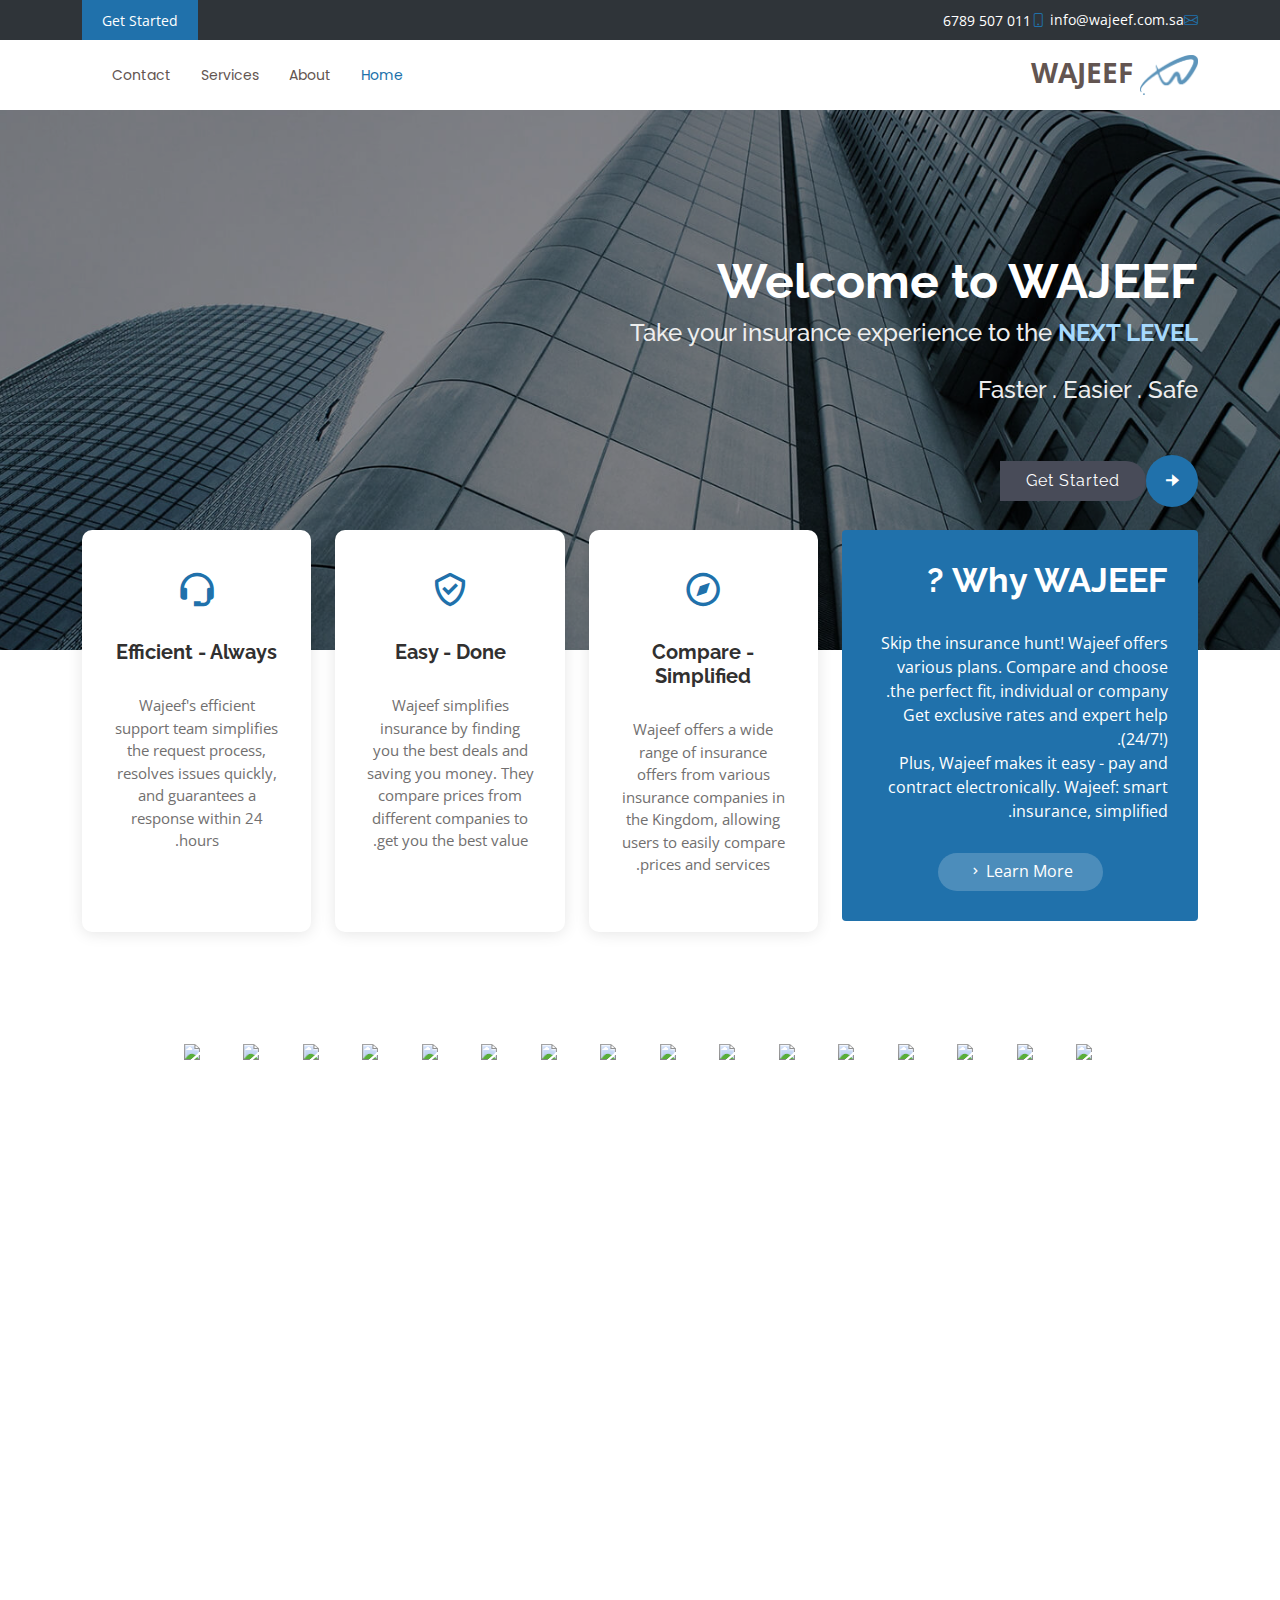
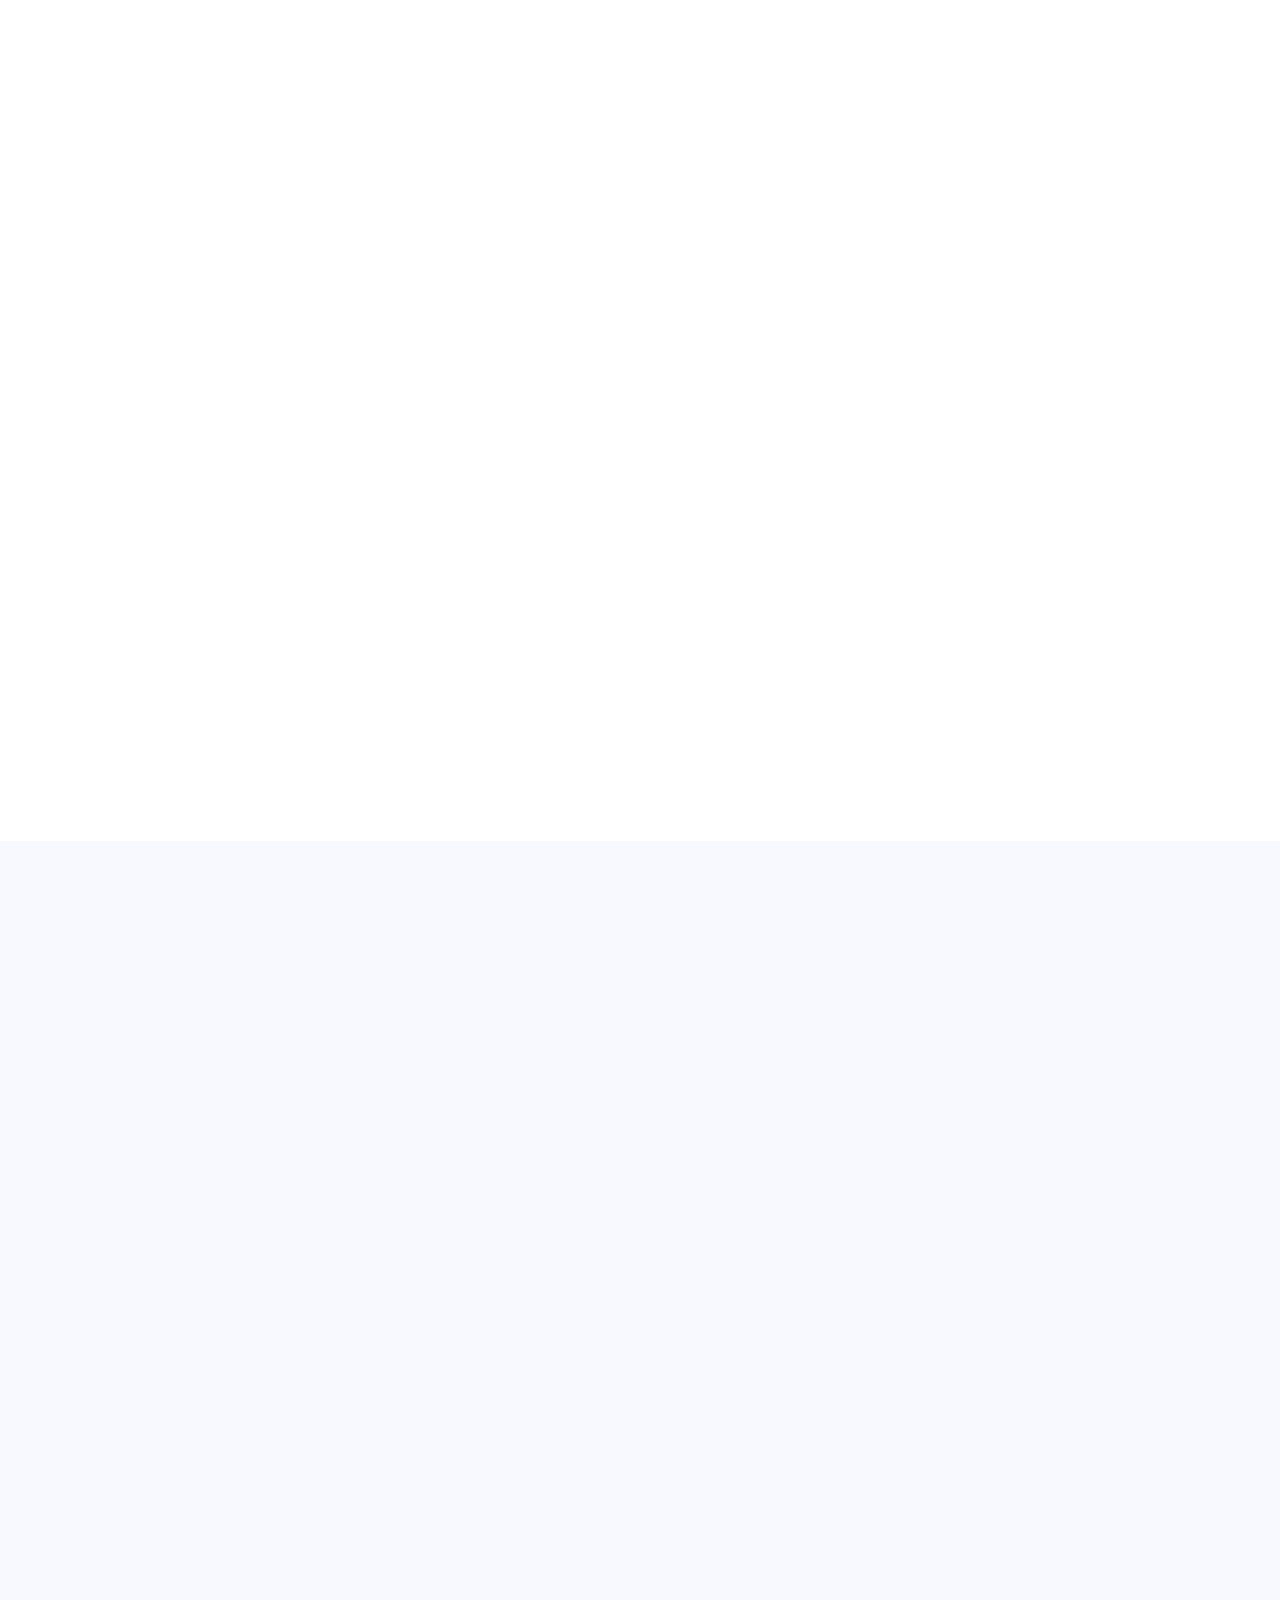
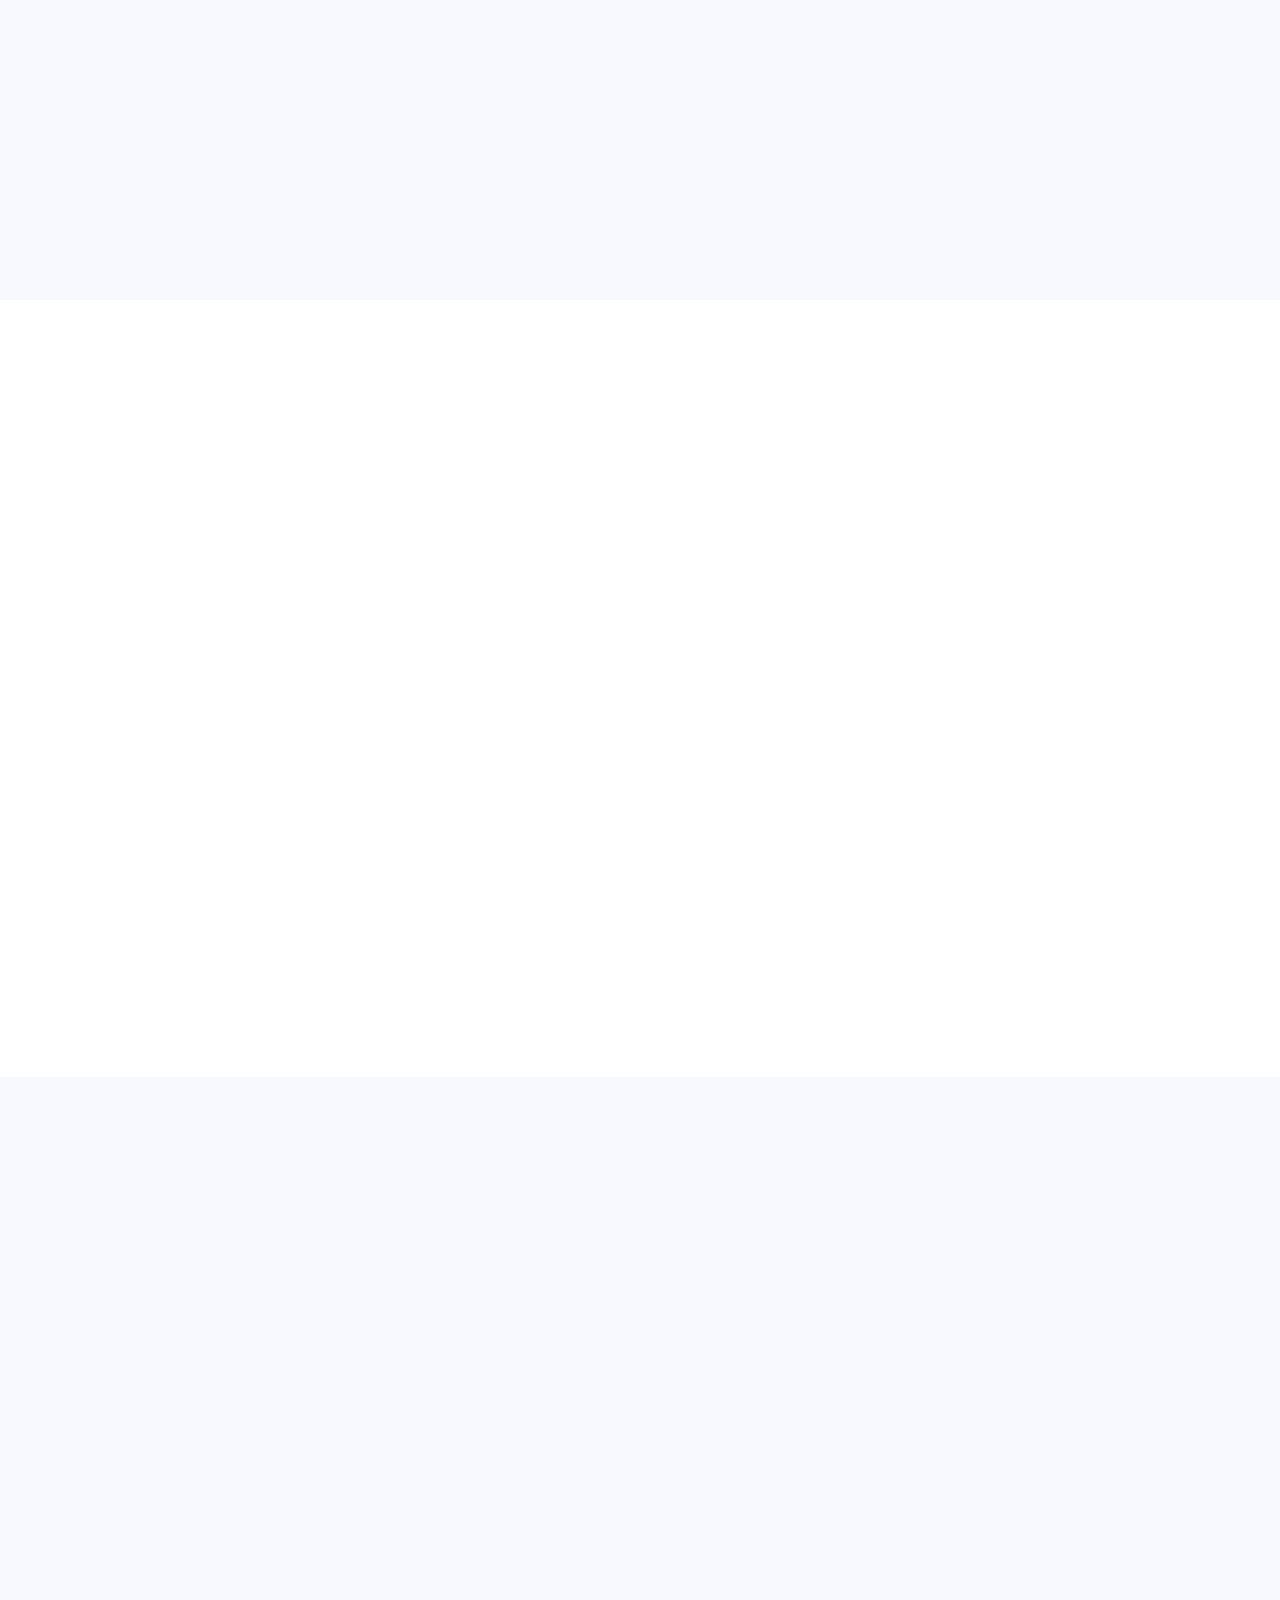
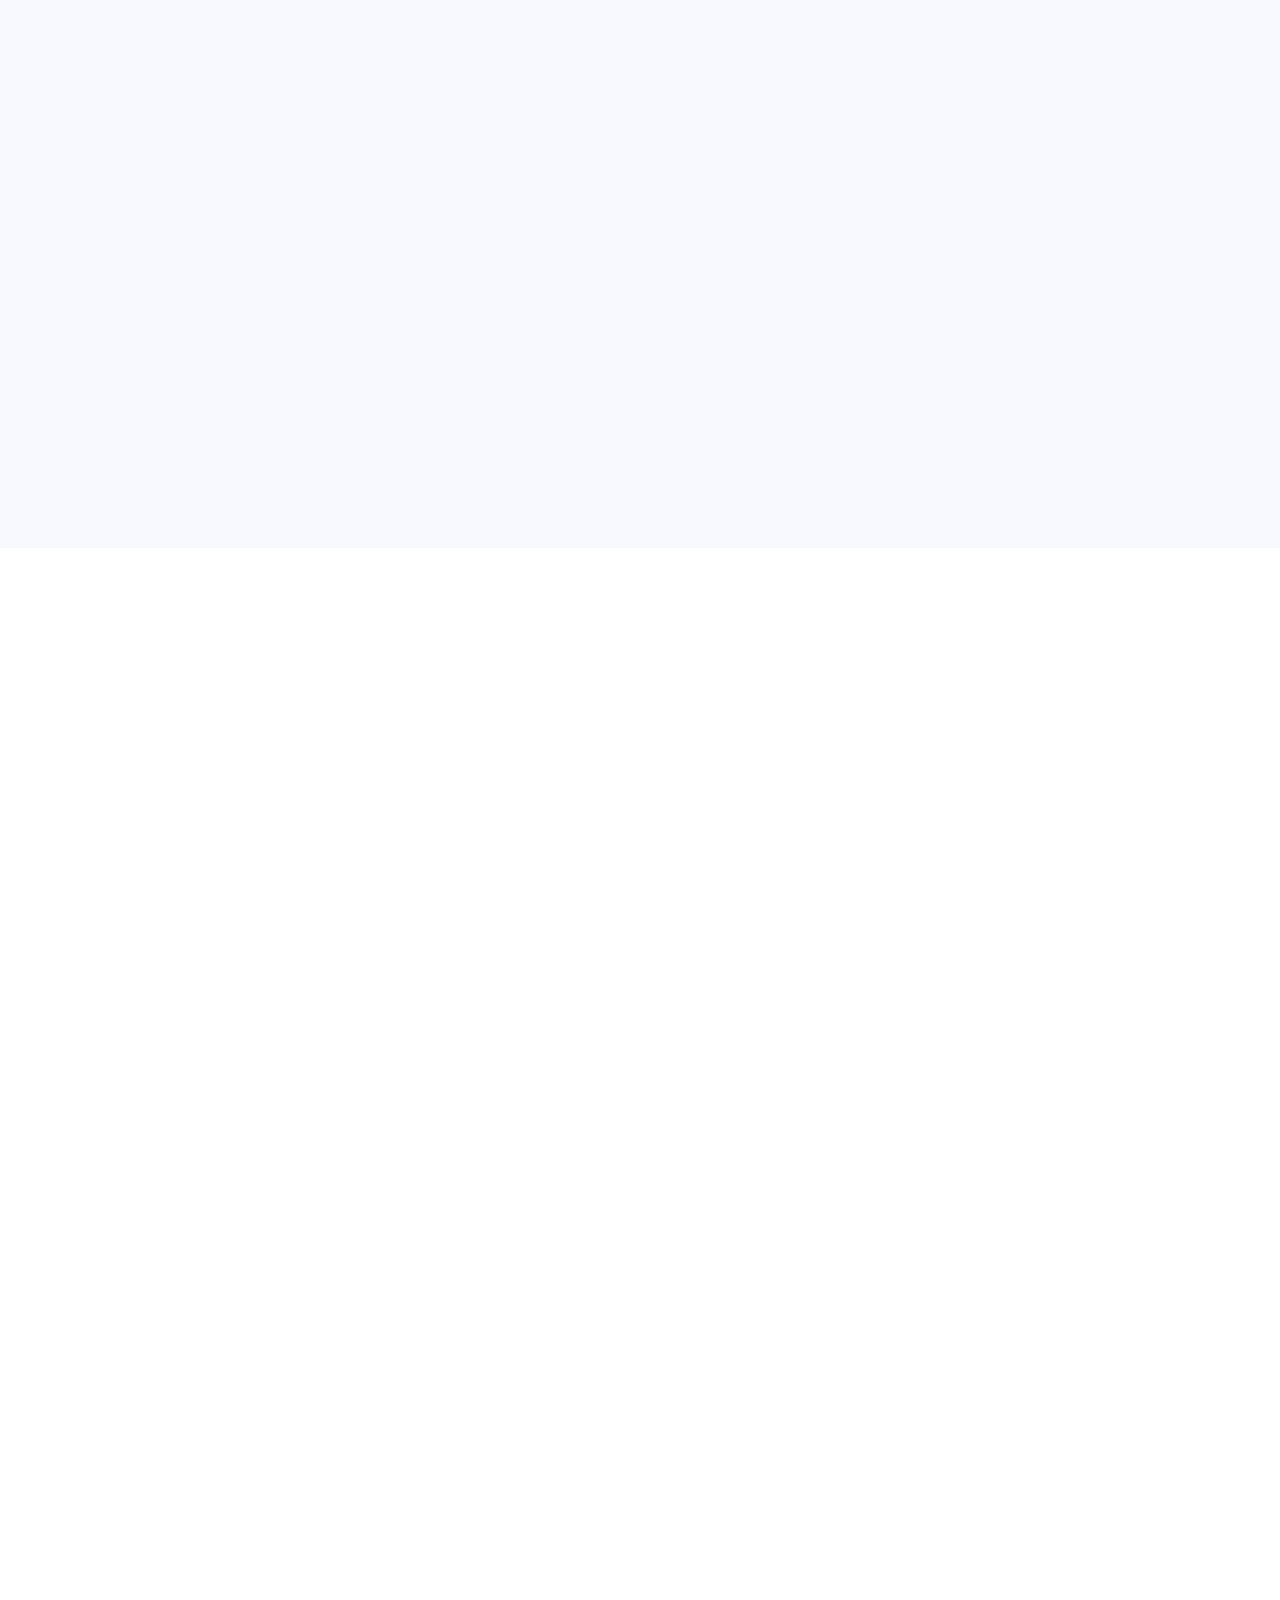
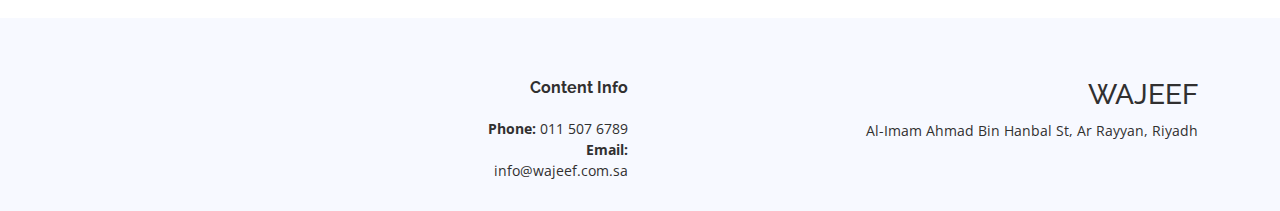
==== ar/index.html @ a4f2e681 "save" ====
<!DOCTYPE html>
<html dir="rtl" lang="ar">
  <head>
    <meta charset="utf-8" />
    <meta content="width=device-width, initial-scale=1.0" name="viewport" />

    <meta content="" name="description" />
    <meta content="" name="keywords" />

    <!-- Favicons -->
    <title>WAJEEF</title>
    <link rel="shortcut icon" href="../Img/logo.png" type="image" />

    <!-- Google Fonts -->
    <link
      href="https://fonts.googleapis.com/css?family=Open+Sans:300,300i,400,400i,600,600i,700,700i|Raleway:300,300i,400,400i,500,500i,600,600i,700,700i|Poppins:300,300i,400,400i,500,500i,600,600i,700,700i"
      rel="stylesheet"
    />
    <link
      rel="stylesheet"
      href="https://cdn.jsdelivr.net/npm/bootstrap@4.0.0/dist/css/bootstrap.min.css"
      integrity="sha384-Gn5384xqQ1aoWXA+058RXPxPg6fy4IWvTNh0E263XmFcJlSAwiGgFAW/dAiS6JXm"
      crossorigin="anonymous"
    />
    <!-- Vendor CSS Files -->
    <link href="../assets/vendor/aos/aos.css" rel="stylesheet" />
    <link
      href="../assets/vendor/bootstrap/css/bootstrap.min.css"
      rel="stylesheet"
    />
    <link
      href="../assets/vendor/bootstrap-icons/bootstrap-icons.css"
      rel="stylesheet"
    />
    <link href="../assets/vendor/boxicons/css/boxicons.min.css" rel="stylesheet" />
    <link
      href="../assets/vendor/glightbox/css/glightbox.min.css"
      rel="stylesheet"
    />
    <link href="../assets/vendor/swiper/swiper-bundle.min.css" rel="stylesheet" />

    <!-- Template Main CSS File -->
    <link href="../assets/css/style.css" rel="stylesheet" />
    <link href="../css/marquee.css" rel="stylesheet" />
    <link href="../css/company.css" rel="stylesheet" />
    <link href="../css/contact.css" rel="stylesheet" />

    <!-- =======================================================
  * Dev Name: Asem Elkhouli
  * Author: asemelkhouli@gmail.com
  ======================================================== -->
  </head>

  <body>
    <!-- ======= Top Bar ======= -->
    <section id="topbar" class="d-flex align-items-center">
      <div
        class="container d-flex justify-content-center justify-content-md-between"
      >
        <div class="contact-info d-flex align-items-center">
          <i class="bi bi-envelope d-flex align-items-center"
            ><a href="mailto:info@wajeef.com.sa">info@wajeef.com.sa</a></i
          >
          <i class="bi bi-phone d-flex align-items-center ms-4"
            ><span>011 507 6789</span></i
          >
        </div>

        <div class="cta d-none d-md-flex align-items-center">
          <a href="#contact" class="scrollto">Get Started</a>
        </div>
      </div>
    </section>

    <!-- ======= Header ======= -->
    <header id="header" class="d-flex align-items-center">
      <div class="container d-flex align-items-center justify-content-between">
        <div class="logo">
          <h1>
            <img src="../Img/logo.png" class="logo" alt="logo" />
            <a href="index.html">WAJEEF</a>
          </h1>
          <!-- Uncomment below if you prefer to use an image logo -->
          <!-- <a href="index.html"><img src="img/logo.png" alt="" class="img-fluid"></a> -->
        </div>

        <nav id="navbar" class="navbar">
          <ul>
            <li><a class="nav-link scrollto active" href="#hero">Home</a></li>
            <li><a class="nav-link scrollto" href="#about">About</a></li>
            <li><a class="nav-link scrollto" href="#services">Services</a></li>

            <li><a class="nav-link scrollto" href="#contact">Contact</a></li>
          </ul>
          <i class="bi bi-list mobile-nav-toggle"></i>
        </nav>
        <!-- .navbar -->
      </div>
    </header>
    <!-- End Header -->

    <!-- ======= Hero Section ======= -->
    <section
      id="hero"
      class="d-flex flex-column justify-content-center align-items-center"
    >
      <div class="container" data-aos="fade-in">
        <h1>Welcome to WAJEEF</h1>
        <h2>
          Take your insurance experience to the
          <strong class="blueShow">NEXT LEVEL</strong> <br /><br />Faster .
          Easier . Safe
        </h2>

        <div class="d-flex align-items-center">
          <i class="bx bxs-right-arrow-alt get-started-icon"></i>
          <a href="#contact" class="btn-get-started scrollto">Get Started</a>
        </div>
      </div>
    </section>
    <!-- End Hero -->
    <main id="main">
      <!-- ======= Why Us Section ======= -->
      <section id="why-us" class="why-us">
        <div class="container">
          <div class="row">
            <div class="col-xl-4 col-lg-5" data-aos="fade-up">
              <div class="content">
                <h3>Why WAJEEF ?</h3>
                <p>
                  Skip the insurance hunt! Wajeef offers various plans. Compare
                  and choose the perfect fit, individual or company.<br />
                  Get exclusive rates and expert help (24/7!).<br />
                  Plus, Wajeef makes it easy - pay and contract electronically.
                  Wajeef: smart insurance, simplified.
                </p>
                <div class="text-center">
                  <a href="#about" class="more-btn"
                    >Learn More <i class="bx bx-chevron-right"></i
                  ></a>
                </div>
              </div>
            </div>
            <div class="col-xl-8 col-lg-7 d-flex">
              <div class="icon-boxes d-flex flex-column justify-content-center">
                <div class="row">
                  <div
                    class="col-xl-4 d-flex align-items-stretch"
                    data-aos="fade-up"
                    data-aos-delay="100"
                  >
                    <div class="icon-box mt-4 mt-xl-0">
                      <i class="bx bx-compass"></i>
                      <h4>Compare - Simplified</h4>
                      <p>
                        Wajeef offers a wide range of insurance offers from
                        various insurance companies in the Kingdom, allowing
                        users to easily compare prices and services.
                      </p>
                    </div>
                  </div>
                  <div
                    class="col-xl-4 d-flex align-items-stretch"
                    data-aos="fade-up"
                    data-aos-delay="200"
                  >
                    <div class="icon-box mt-4 mt-xl-0">
                      <i class="bx bx-check-shield"></i>
                      <h4>Easy - Done</h4>
                      <p>
                        Wajeef simplifies insurance by finding you the best
                        deals and saving you money. They compare prices from
                        different companies to get you the best value.
                      </p>
                    </div>
                  </div>
                  <div
                    class="col-xl-4 d-flex align-items-stretch"
                    data-aos="fade-up"
                    data-aos-delay="300"
                  >
                    <div class="icon-box mt-4 mt-xl-0">
                      <i class="bx bx-support"></i>
                      <h4>Efficient - Always</h4>
                      <p>
                        Wajeef's efficient support team simplifies the request
                        process, resolves issues quickly, and guarantees a
                        response within 24 hours.
                      </p>
                    </div>
                  </div>
                </div>
              </div>
            </div>
          </div>
        </div>
      </section>
      <section id="marquee">
        <div class="marquee">
          <ul class="marquee-content" id="company"></ul>
        </div>
      </section>
      <section id="values" class="values">
        <div class="container">
          <div class="row" id="insurance-type-services"></div>
        </div>
      </section>

      <!-- ======= About Section ======= -->
      <section id="about" class="about section-bg">
        <div class="container">
          <div class="row">
            <div
              class="col-xl-5 col-lg-6 video-box d-flex justify-content-center align-items-stretch position-relative"
              data-aos="fade-right"
            ></div>

            <div
              class="col-xl-7 col-lg-6 icon-boxes d-flex flex-column align-items-stretch justify-content-center py-5 px-lg-5"
            >
              <h4 data-aos="fade-up">About us</h4>
              <h3 data-aos="fade-up">Who's WAJEEF ?</h3>
              <p data-aos="fade-up">
                Founded in <strong>2008</strong> in Riyadh, Saudi Arabia, WAJEEF
                Insurance Brokerage Services is a Saudi company registered under
                the Saudi Arabian Monetary Authority with permit number:
                W/TC/SH/2/20082, and commercial registration number 1010231258.
                Our mission is to provide the best insurance services and
                coverage to both companies and individuals, in compliance with
                regulations approved by the Saudi Arabian Monetary Authority.
              </p>

              <div class="icon-box" data-aos="fade-up">
                <div class="icon"><i class="bx bi-eye"></i></div>
                <h4 class="title"><a>Our Vision</a></h4>
                <p class="description">
                  Our vision is to be leaders in insurance brokerage by
                  providing our clients with exceptional insurance solutions.
                  Our qualified team, equipped with sufficient experience,
                  ensures the provision of expert insurance advice to achieve
                  complete security and credibility for our clients.
                </p>
              </div>

              <div class="icon-box" data-aos="fade-up" data-aos-delay="100">
                <div class="icon"><i class="bx bx-calendar-star"></i></div>
                <h4 class="title"><a>Our Mission</a></h4>
                <p class="description">
                  We offer comprehensive insurance services and consultancy,
                  following Saudi Arabian Monetary Authority regulations. Our
                  mission includes raising awareness about insurance importance
                  and empowering Saudi youth, while expanding our company's
                  reach and developing Saudi employees' capabilities.
                </p>
              </div>

              <div class="icon-box" data-aos="fade-up" data-aos-delay="200">
                <div class="icon"><i class="bx bx-lock"></i></div>
                <h4 class="title"><a>Our Care</a></h4>
                <p class="description">
                  We negotiate tailored coverage with insurers, focusing on
                  protecting the insured's rights. Throughout the policy period,
                  we ensure their needs are met and their rights are
                  safeguarded.
                </p>
              </div>
            </div>
          </div>
        </div>
      </section>
      <!-- End About Section -->

      <!-- ======= Services Section ======= -->
      <section id="services" class="services">
        <div class="container">
          <div class="section-title" data-aos="fade-up">
            <h2>Services</h2>
            <p>
              We assess risks and negotiate with insurers to offer tailored
              coverage at competitive prices. Analyzing client data, we provide
              optimal solutions and clarify contract terms. Throughout the
              policy period, we protect the insured's rights and meet their
              requirements.
            </p>
          </div>

          <div class="row">
            <div class="col-lg-4 col-md-6" data-aos="fade-up">
              <div class="icon-box">
                <div class="icon"><i class="bx bx-file-find"></i></div>
                <h4 class="title"><a>Tailored Risk Assessment</a></h4>
                <p class="description">
                  Specialized accredited experts assess and evaluate risks to
                  determine insurance coverage tailored to the nature of the
                  client's business activities.
                </p>
              </div>
            </div>
            <div
              class="col-lg-4 col-md-6"
              data-aos="fade-up"
              data-aos-delay="100"
            >
              <div class="icon-box">
                <div class="icon"><i class="bx bx-coin-stack"></i></div>
                <h4 class="title"><a>Competitive Negotiation</a></h4>
                <p class="description">
                  Negotiating with insurance companies to provide the best
                  competitive pricing offers to clients.
                </p>
              </div>
            </div>
            <div
              class="col-lg-4 col-md-6"
              data-aos="fade-up"
              data-aos-delay="200"
            >
              <div class="icon-box">
                <div class="icon"><i class="bi bi-bar-chart"></i></div>
                <h4 class="title"><a>Data-driven Solutions</a></h4>
                <p class="description">
                  Analyzing client data and business nature to offer the most
                  suitable and optimal solutions.
                </p>
              </div>
            </div>
            <div
              class="col-lg-4 col-md-6"
              data-aos="fade-up"
              data-aos-delay="300"
            >
              <div class="icon-box">
                <div class="icon"><i class="bx bx-paperclip"></i></div>
                <h4 class="title"><a>Comprehensive Consultation</a></h4>
                <p class="description">
                  Providing insurance consultancy to clients, clarifying all
                  terms and obligations for all parties involved in the
                  contract.
                </p>
              </div>
            </div>
            <div
              class="col-lg-4 col-md-6"
              data-aos="fade-up"
              data-aos-delay="400"
            >
              <div class="icon-box">
                <div class="icon"><i class="bi bi-person-lock"></i></div>
                <h4 class="title"><a>Ensuring Insured Rights</a></h4>
                <p class="description">
                  Protecting the insured's rights by monitoring their affairs
                  and responding to all their requirements throughout the
                  insurance policy period.
                </p>
              </div>
            </div>
            <div
              class="col-lg-4 col-md-6"
              data-aos="fade-up"
              data-aos-delay="500"
            >
              <div class="icon-box">
                <div class="icon"><i class="bi bi-info-square"></i></div>
                <h4 class="title"><a>after-sales suppor</a></h4>
                <p class="description">
                  Our after-sales support ensures ongoing assistance and
                  protection for clients. Pricing negotiation, coverage
                  optimization, and client rights protection.
                </p>
              </div>
            </div>
          </div>
        </div>
      </section>
      <!-- End Services Section -->

      <!-- ======= F.A.Q Section ======= -->
      <section id="faq" class="faq section-bg">
        <div class="container">
          <div class="section-title">
            <h2 data-aos="fade-up">F.A.Q</h2>
            <p data-aos="fade-up">
              The "Frequently Asked Questions" (FAQ) section provides answers to
              common queries about our services, policies, and procedures. It
              serves as a convenient resource for clients to quickly find
              information and resolve any doubts or concerns they may have.
              Additionally, you can ask anything from the side chat for further
              assistance.
            </p>
          </div>
          <div class="faq-list"><ul id="faq-list"></ul></div>
        </div>
      </section>
      <!-- End F.A.Q Section -->

      <!-- ======= Contact Section ======= -->
      <section id="contact" class="contact">
        <div class="container">
          <div class="section-title">
            <h2 data-aos="fade-up">Make Request Now !!</h2>
            <h4 data-aos="fade-up">
              Unlock exclusive savings on insurance commissions for a limited
              time! Don't miss out!
            </h4>
          </div>

          <div class="row justify-content-center">
            <div class="col-xl-3 col-lg-4 mt-4" data-aos="fade-up">
              <div class="info-box">
                <i class="bx bx-map"></i>
                <h3>Our Address</h3>
                <p>Al-Imam Ahmad Bin Hanbal St, Ar Rayyan, Riyadh</p>
              </div>
            </div>

            <div
              class="col-xl-3 col-lg-4 mt-4"
              data-aos="fade-up"
              data-aos-delay="100"
            >
              <div class="info-box">
                <i class="bx bx-envelope"></i>
                <h3>Email Us</h3>
                <p>info@wajeef.com.sa<br /><br /></p>
              </div>
            </div>
            <div
              class="col-xl-3 col-lg-4 mt-4"
              data-aos="fade-up"
              data-aos-delay="200"
            >
              <div class="info-box">
                <i class="bx bx-phone-call"></i>
                <h3>Call Us</h3>
                <p>011 507 6789<br /><br /></p>
              </div>
            </div>
          </div>

          <div
            class="row justify-content-center"
            data-aos="fade-up"
            data-aos-delay="300"
          >
            <div class="col-xl-9 col-lg-12 mt-4">
              <form
                id="requestForm"
                method="post"
                role="form"
                class="php-email-form"
              >
                <div class="input-group input-group-sm mb-3">
                  <div class="input-group-prepend">
                    <span class="input-group-text" id="inputGroup-sizing-sm"
                      >Company Name</span
                    >
                  </div>
                  <input
                    type="text"
                    class="form-control"
                    aria-label="Small"
                    aria-describedby="inputGroup-sizing-sm"
                    name="company"
                  />
                </div>
                <div class="input-group input-group-sm mb-3">
                  <div class="input-group-prepend">
                    <span class="input-group-text" id="inputGroup-sizing-sm"
                      >Phone Number</span
                    >
                  </div>
                  <input
                    type="text"
                    class="form-control"
                    aria-label="Small"
                    aria-describedby="inputGroup-sizing-sm"
                    name="phone"
                  />
                </div>

                <div class="input-group mb-3">
                  <input
                    type="text"
                    class="form-control"
                    placeholder="email"
                    aria-label="email"
                    aria-describedby="basic-addon2"
                    name="email"
                  />
                  <div class="input-group-append">
                    <span class="input-group-text" id="basic-addon2"
                      >@example.com</span
                    >
                  </div>
                </div>
                <div class="input-group mb-3">
                  <div class="input-group-prepend">
                    <label class="input-group-text" for="insurance-type"
                      >Insurance Type</label
                    >
                  </div>
                  <select
                    class="custom-select"
                    id="insurance-type"
                    name="insurance_type"
                  >
                    <option selected>Choose...</option>
                    <option value="1">One</option>
                    <option value="2">Two</option>
                    <option value="3">Three</option>
                  </select>
                </div>
                <div class="input-group mb-3">
                  <div class="input-group-prepend">
                    <span class="input-group-text">Authorization letter</span>
                  </div>
                  <div class="custom-file">
                    <input
                      type="file"
                      class="custom-file-input"
                      id="cover_letter"
                      name="cover_letter"
                    />
                    <label class="custom-file-label" for="cover_letter"
                      >Choose file</label
                    >
                  </div>
                  <button
                    id="downloadTemplate"
                    type="button"
                    class="btn btn-primary"
                    onclick="downloadTemplate()"
                  >
                    <a
                      style="color: #fff"
                      href="BOR.docx"
                      download="Authorization letter"
                      id="downloadLink"
                      >Download Template</a
                    >
                  </button>
                </div>
                <div class="input-group mb-3">
                  <div class="input-group-prepend">
                    <span class="input-group-text">Commercial Record</span>
                  </div>
                  <div class="custom-file">
                    <input
                      type="file"
                      class="custom-file-input"
                      id="commercial_record"
                      name="commercial_record"
                    />
                    <label class="custom-file-label" for="commercial_record"
                      >Choose file</label
                    >
                  </div>
                </div>
                <div class="input-group mb-3">
                  <div class="input-group-prepend">
                    <span class="input-group-text">Members list</span>
                  </div>
                  <div class="custom-file">
                    <input
                      type="file"
                      class="custom-file-input"
                      id="members_list"
                      name="members_list"
                    />
                    <label class="custom-file-label" for="members_list"
                      >Choose file</label
                    >
                  </div>
                </div>
                <div class="form-group mt-3">
                  <textarea
                    class="form-control"
                    name="message"
                    rows="5"
                    placeholder="Message"
                    required
                  ></textarea>
                </div>
                <div class="my-3">
                  <div class="loading">Loading</div>
                  <div class="error-message">Failed to send request</div>
                  <div class="sent-message">
                    Your message has been sent. Thank you!
                  </div>
                </div>
                <div class="text-center">
                  <button
                    type="submit"
                    class="btn btn-primary btn-lg btn-block"
                  >
                    Send Request
                  </button>
                </div>
              </form>
            </div>
          </div>
        </div>
      </section>
      <!-- End Contact Section -->
    </main>
    <!-- End #main -->

    <!-- ======= Footer ======= -->
    <footer id="footer">
      <div class="footer-top">
        <div class="container">
          <div class="row">
            <div class="col-lg-6">
              <h3>WAJEEF</h3>
              <p>Al-Imam Ahmad Bin Hanbal St, Ar Rayyan, Riyadh</p>
            </div>

            <div class="col-lg-2">
              <h4>Content Info</h4>
              <strong>Phone:</strong> 011 507 6789<br />
              <strong>Email:</strong> info@wajeef.com.sa<br />
            </div>
          </div>
        </div>
      </div>
    </footer>
    <!-- End Footer -->

    <!-- Vendor JS Files -->
    <script src="../assets/vendor/aos/aos.js"></script>
    <script src="../assets/vendor/bootstrap/js/bootstrap.bundle.min.js"></script>
    <script src="../assets/vendor/glightbox/js/glightbox.min.js"></script>
    <script src="../assets/vendor/isotope-layout/isotope.pkgd.min.js"></script>
    <script src="../assets/vendor/swiper/swiper-bundle.min.js"></script>
    <script src="../JS/tawk.js"></script>
    <!-- Template Main JS File -->
    <script src="../assets/js/main.js"></script>
    <script src="../JS/company.js"></script>
    <script src="../JS/marquee.js"></script>
    <script type="module" src="../JS/form.js"></script>
    <script src="forms/contact.js"></script>
    <script type="module" src="JS/insuranceTypeServices.js"></script>
    <script src="../JS/faq.js"></script>
  </body>
</html>
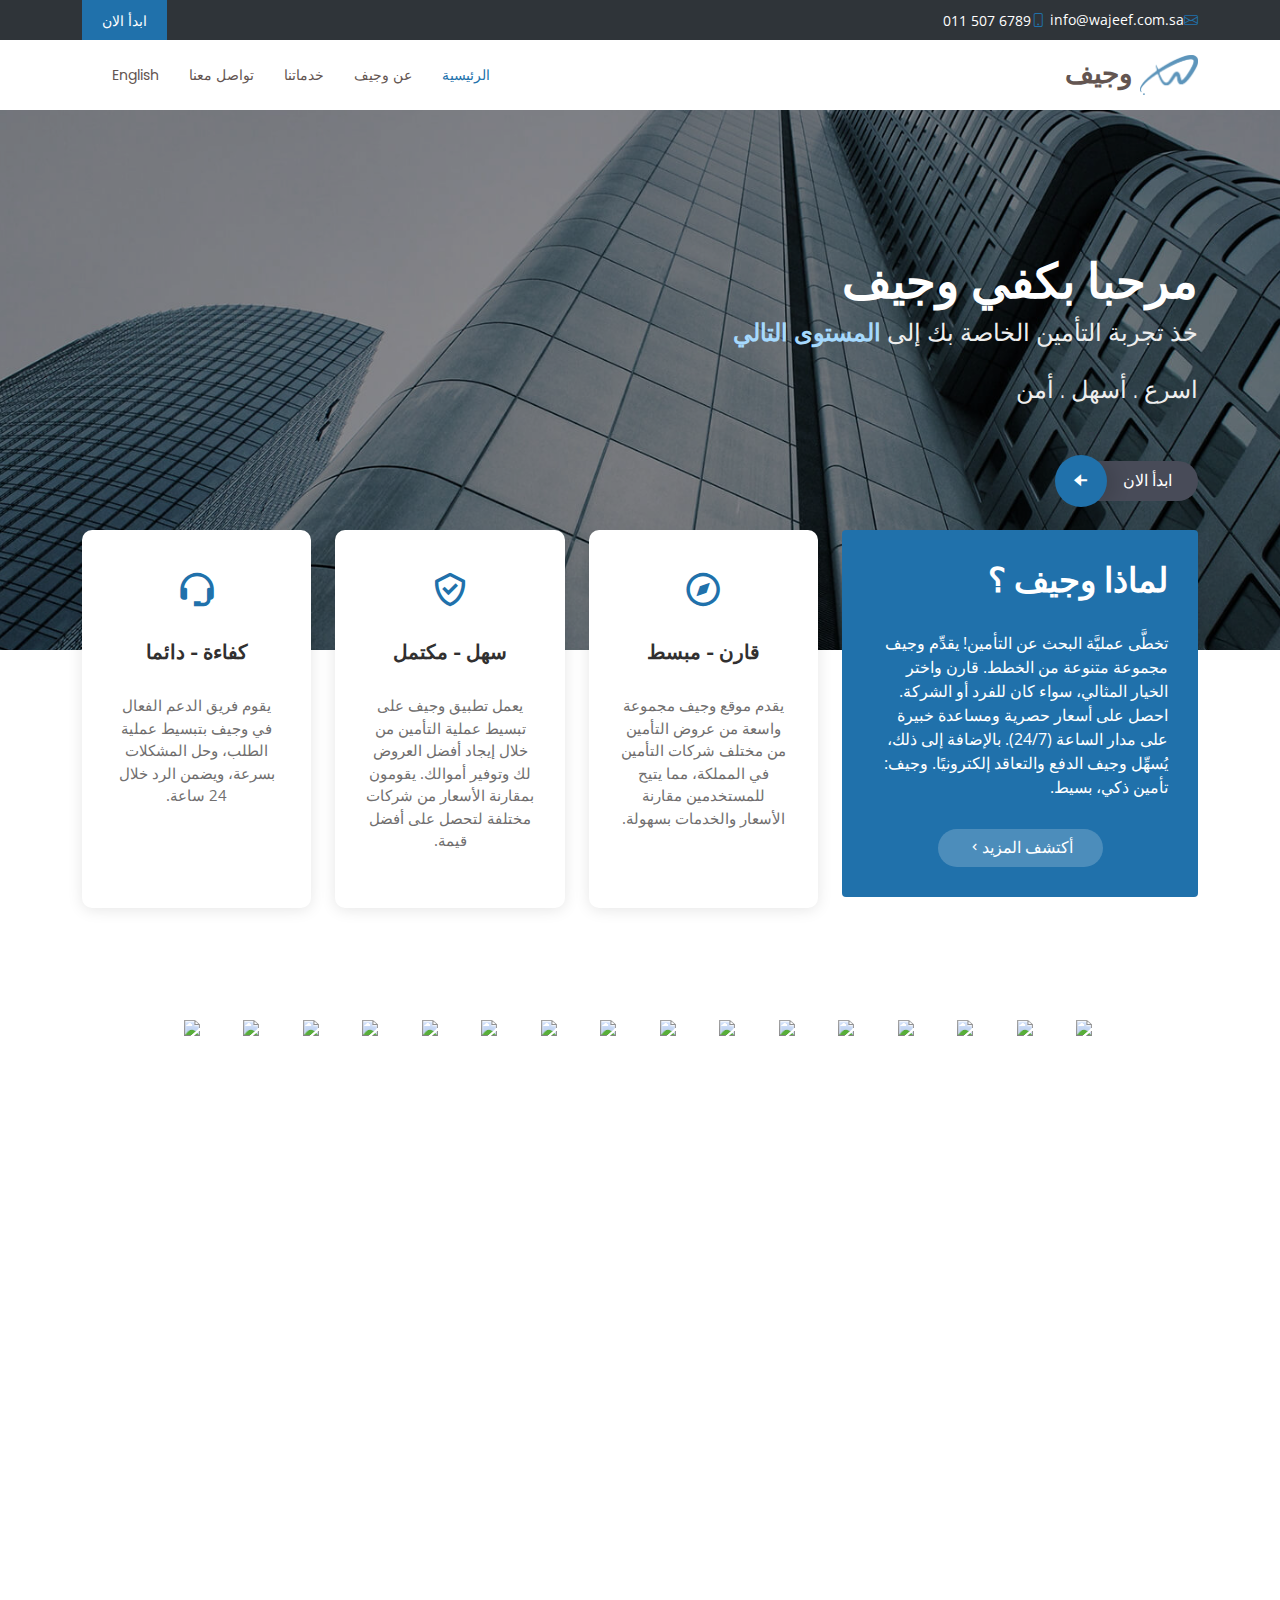
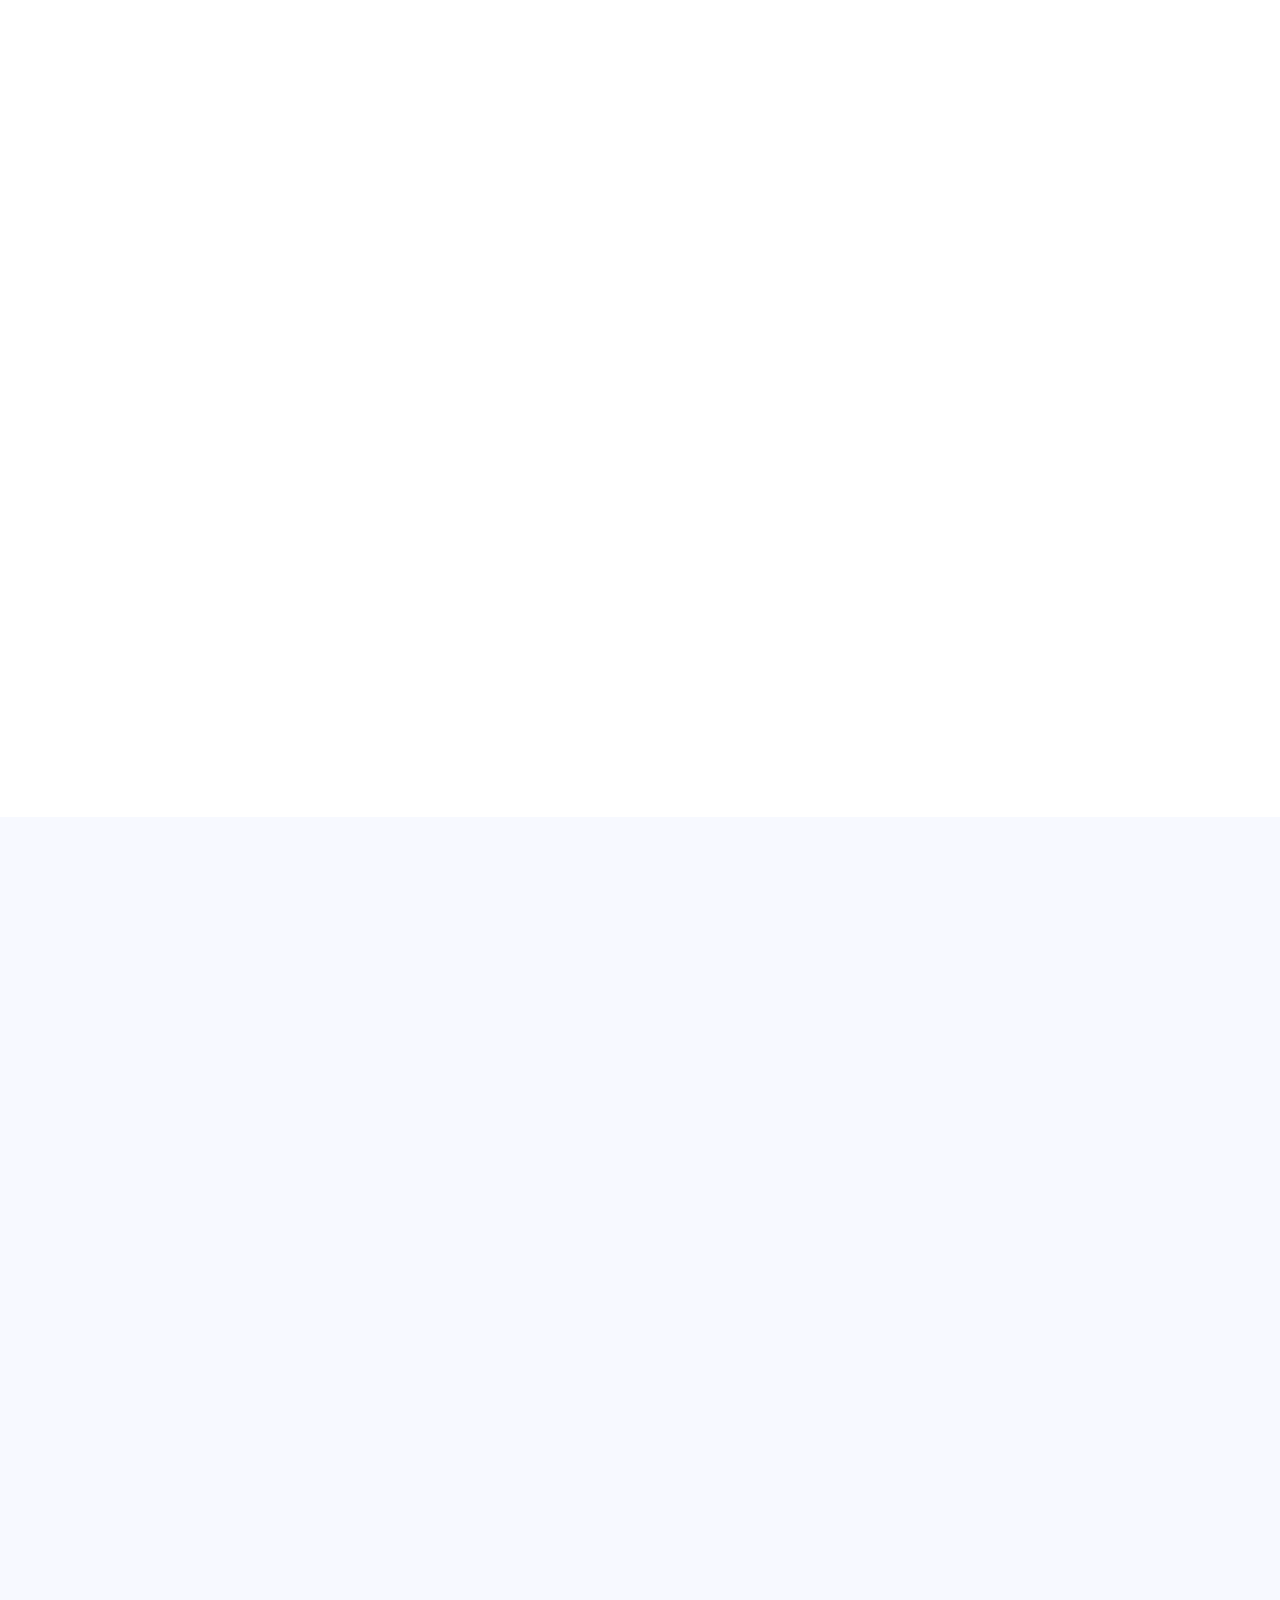
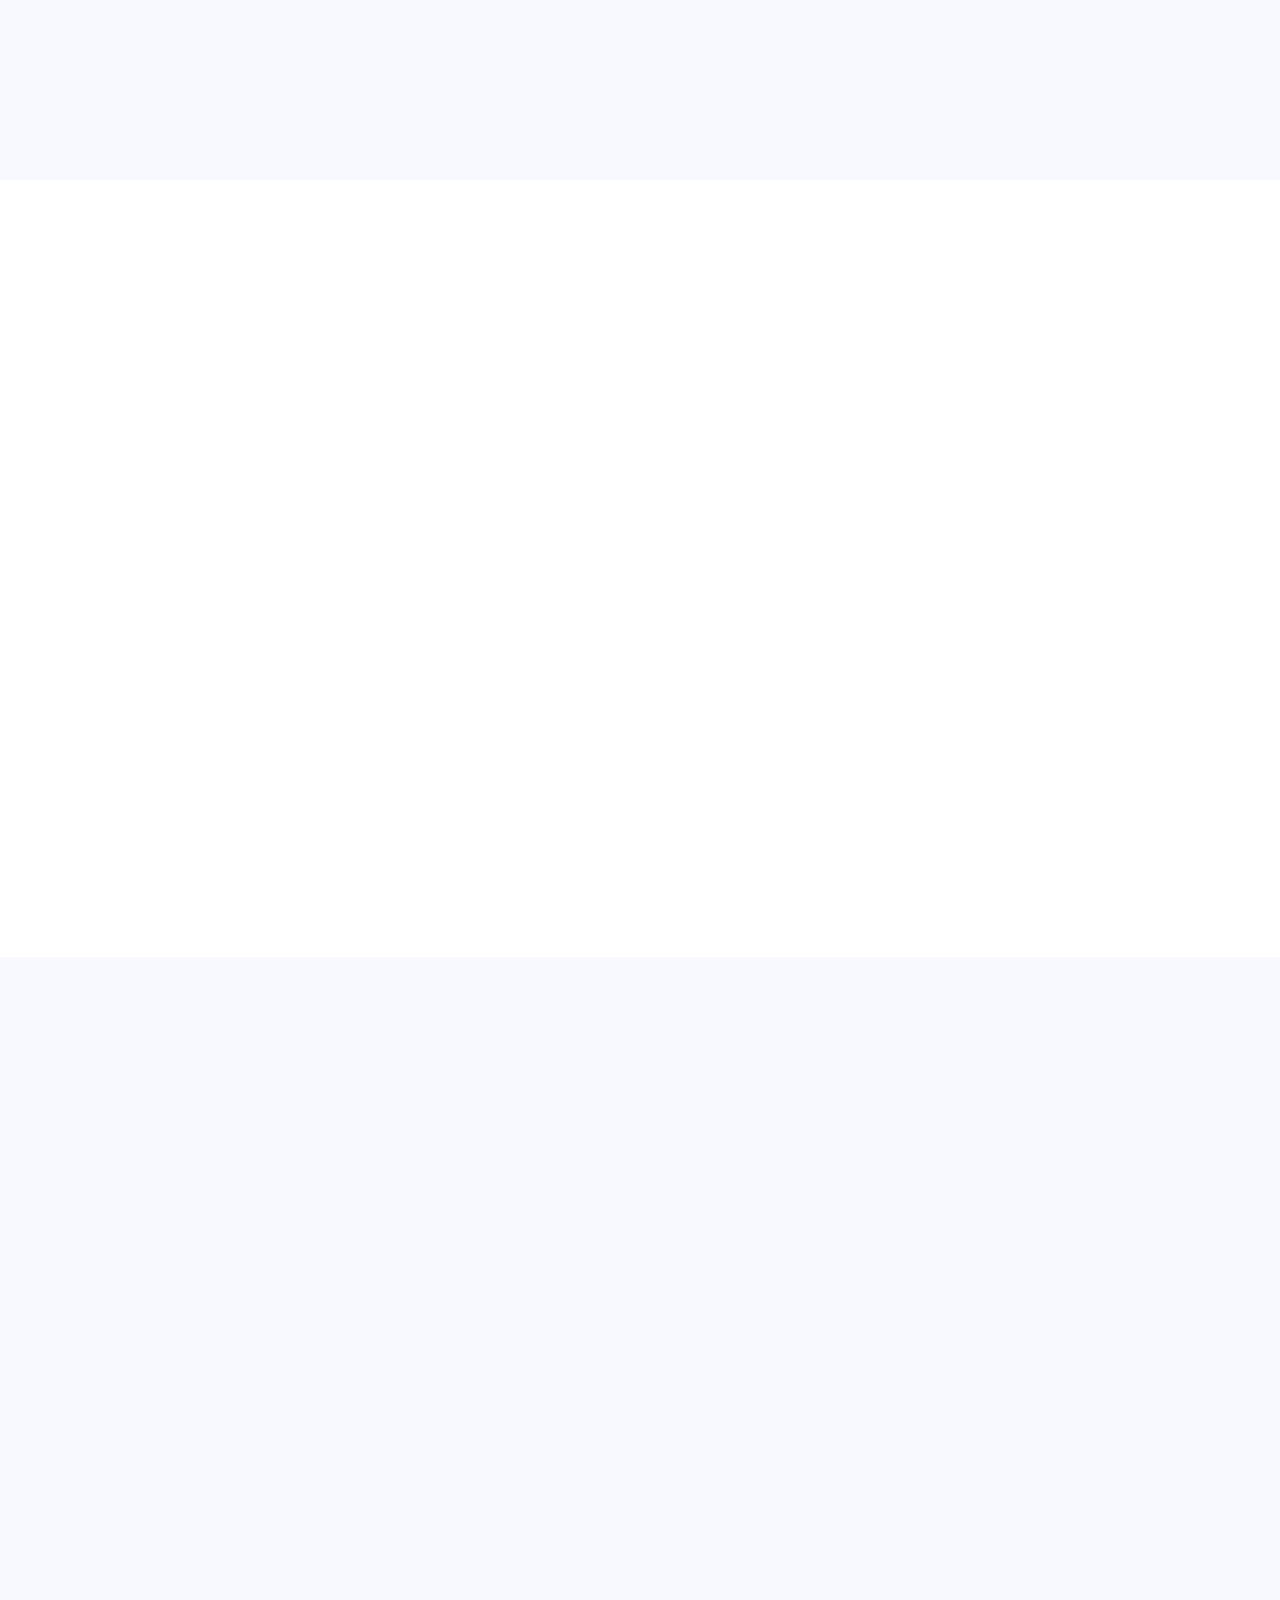
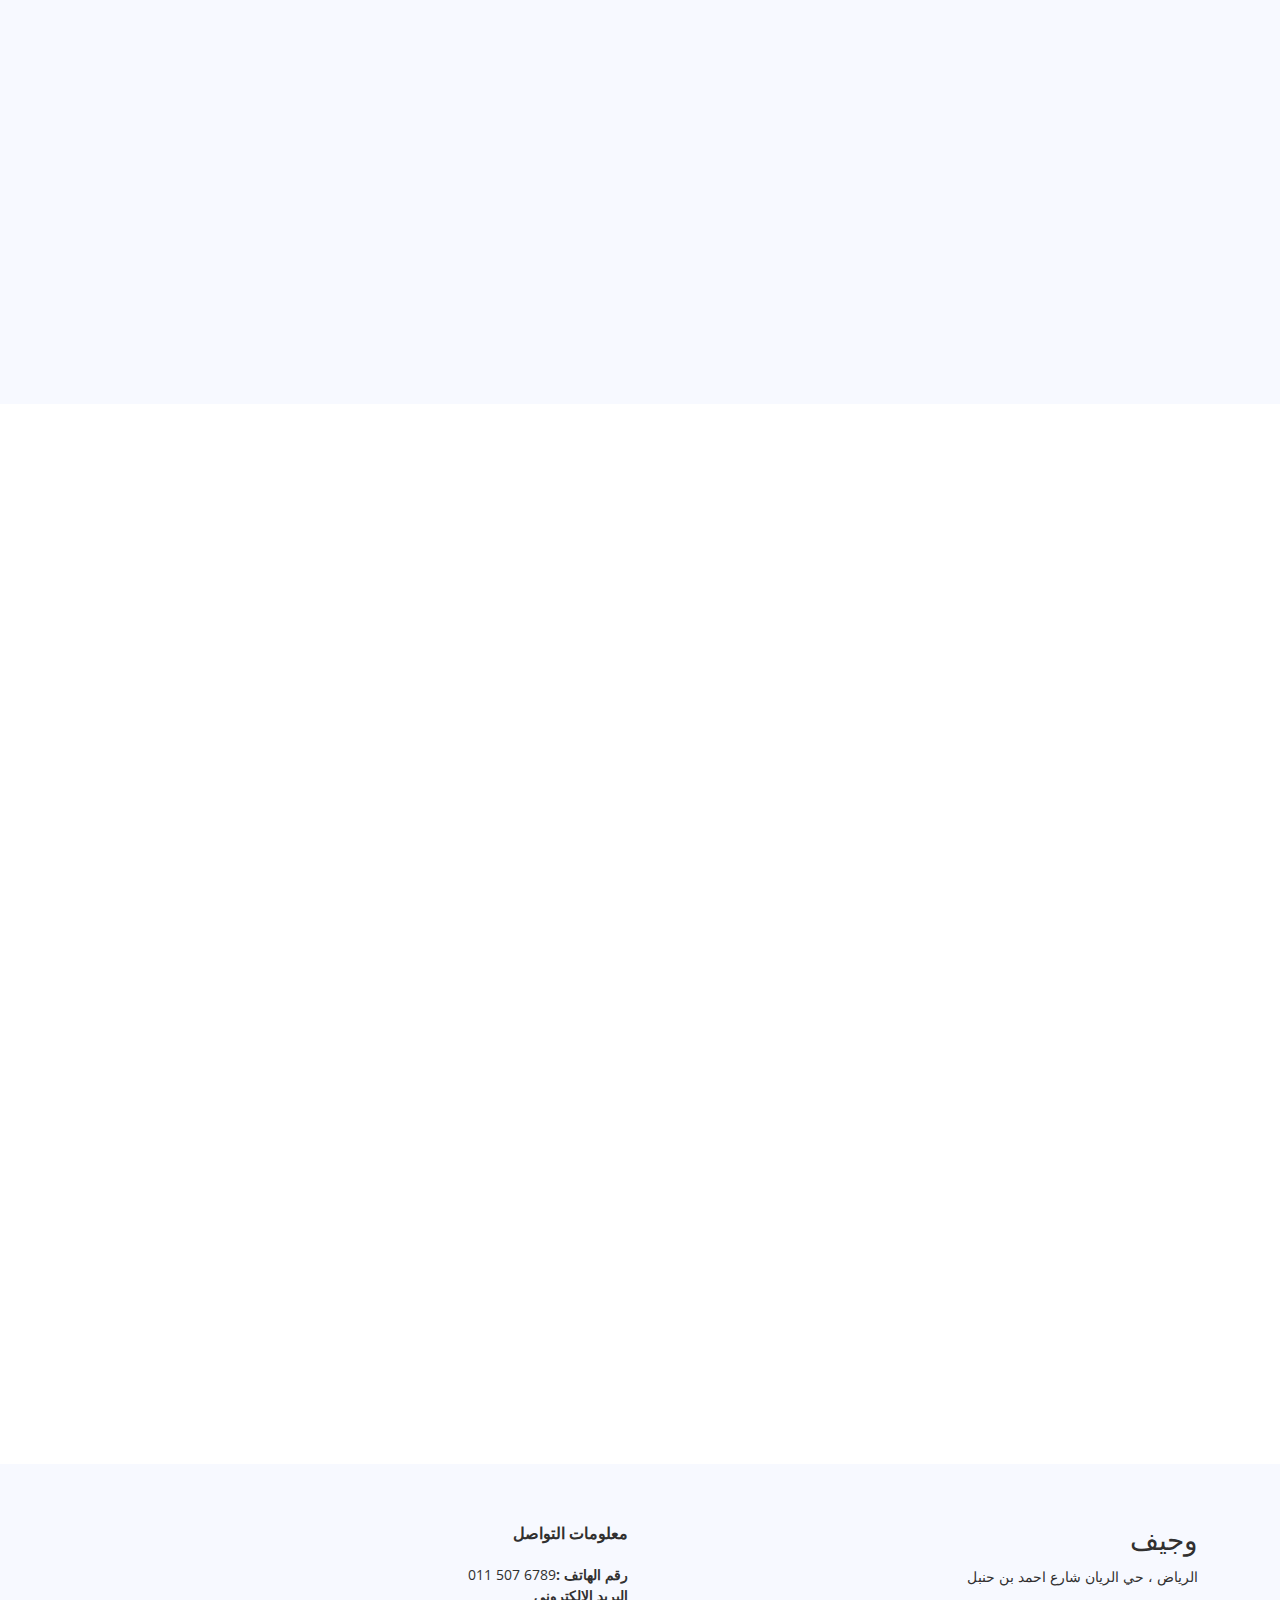
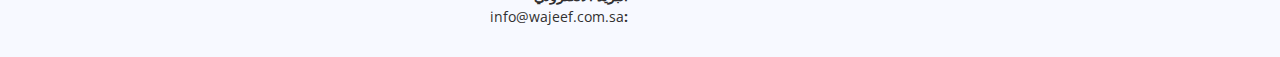
==== commit cb98189e: "done" ====
--- a/ar/index.html
+++ b/ar/index.html
@@ -3,12 +3,13 @@
   <head>
     <meta charset="utf-8" />
     <meta content="width=device-width, initial-scale=1.0" name="viewport" />
+    <meta name="viewport" content="width=device-width, initial-scale=1">
 
     <meta content="" name="description" />
     <meta content="" name="keywords" />
 
     <!-- Favicons -->
-    <title>WAJEEF</title>
+    <title>وجيف</title>
     <link rel="shortcut icon" href="../Img/logo.png" type="image" />
 
     <!-- Google Fonts -->
@@ -16,10 +17,16 @@
       href="https://fonts.googleapis.com/css?family=Open+Sans:300,300i,400,400i,600,600i,700,700i|Raleway:300,300i,400,400i,500,500i,600,600i,700,700i|Poppins:300,300i,400,400i,500,500i,600,600i,700,700i"
       rel="stylesheet"
     />
-    <link
+    <!-- <link
       rel="stylesheet"
       href="https://cdn.jsdelivr.net/npm/bootstrap@4.0.0/dist/css/bootstrap.min.css"
       integrity="sha384-Gn5384xqQ1aoWXA+058RXPxPg6fy4IWvTNh0E263XmFcJlSAwiGgFAW/dAiS6JXm"
+      crossorigin="anonymous"
+    /> -->
+    <link
+      rel="stylesheet"
+      href="https://cdn.jsdelivr.net/npm/bootstrap@5.0.2/dist/css/bootstrap.rtl.min.css"
+      integrity="sha384-gXt9imSW0VcJVHezoNQsP+TNrjYXoGcrqBZJpry9zJt8PCQjobwmhMGaDHTASo9N"
       crossorigin="anonymous"
     />
     <!-- Vendor CSS Files -->
@@ -32,12 +39,18 @@
       href="../assets/vendor/bootstrap-icons/bootstrap-icons.css"
       rel="stylesheet"
     />
-    <link href="../assets/vendor/boxicons/css/boxicons.min.css" rel="stylesheet" />
+    <link
+      href="../assets/vendor/boxicons/css/boxicons.min.css"
+      rel="stylesheet"
+    />
     <link
       href="../assets/vendor/glightbox/css/glightbox.min.css"
       rel="stylesheet"
     />
-    <link href="../assets/vendor/swiper/swiper-bundle.min.css" rel="stylesheet" />
+    <link
+      href="../assets/vendor/swiper/swiper-bundle.min.css"
+      rel="stylesheet"
+    />
 
     <!-- Template Main CSS File -->
     <link href="../assets/css/style.css" rel="stylesheet" />
@@ -62,12 +75,12 @@
             ><a href="mailto:info@wajeef.com.sa">info@wajeef.com.sa</a></i
           >
           <i class="bi bi-phone d-flex align-items-center ms-4"
-            ><span>011 507 6789</span></i
+            ><span><bdi>011 507 6789</bdi></span></i
           >
         </div>
 
         <div class="cta d-none d-md-flex align-items-center">
-          <a href="#contact" class="scrollto">Get Started</a>
+          <a href="#contact" class="scrollto">ابدأ الان</a>
         </div>
       </div>
     </section>
@@ -78,7 +91,7 @@
         <div class="logo">
           <h1>
             <img src="../Img/logo.png" class="logo" alt="logo" />
-            <a href="index.html">WAJEEF</a>
+            <a href="index.html">وجيف</a>
           </h1>
           <!-- Uncomment below if you prefer to use an image logo -->
           <!-- <a href="index.html"><img src="img/logo.png" alt="" class="img-fluid"></a> -->
@@ -86,11 +99,14 @@
 
         <nav id="navbar" class="navbar">
           <ul>
-            <li><a class="nav-link scrollto active" href="#hero">Home</a></li>
-            <li><a class="nav-link scrollto" href="#about">About</a></li>
-            <li><a class="nav-link scrollto" href="#services">Services</a></li>
-
-            <li><a class="nav-link scrollto" href="#contact">Contact</a></li>
+            <li>
+              <a class="nav-link scrollto active" href="#hero">الرئيسية</a>
+            </li>
+            <li><a class="nav-link scrollto" href="#about">عن وجيف</a></li>
+            <li><a class="nav-link scrollto" href="#services">خدماتنا</a></li>
+
+            <li><a class="nav-link scrollto" href="#contact">تواصل معنا</a></li>
+            <li><a class="nav-link scrollto" href="../">English</a></li>
           </ul>
           <i class="bi bi-list mobile-nav-toggle"></i>
         </nav>
@@ -105,16 +121,16 @@
       class="d-flex flex-column justify-content-center align-items-center"
     >
       <div class="container" data-aos="fade-in">
-        <h1>Welcome to WAJEEF</h1>
+        <h1>مرحبا بكفي وجيف</h1>
         <h2>
-          Take your insurance experience to the
-          <strong class="blueShow">NEXT LEVEL</strong> <br /><br />Faster .
-          Easier . Safe
+          خذ تجربة التأمين الخاصة بك إلى
+          <strong class="blueShow">المستوى التالي</strong> <br /><br />اسرع .
+          أسهل . أمن
         </h2>
 
         <div class="d-flex align-items-center">
-          <i class="bx bxs-right-arrow-alt get-started-icon"></i>
-          <a href="#contact" class="btn-get-started scrollto">Get Started</a>
+          <a href="#contact" class="btn-get-started scrollto">ابدأ الان</a>
+          <i class="bx bxs-left-arrow-alt get-started-icon"></i>
         </div>
       </div>
     </section>
@@ -126,17 +142,17 @@
           <div class="row">
             <div class="col-xl-4 col-lg-5" data-aos="fade-up">
               <div class="content">
-                <h3>Why WAJEEF ?</h3>
+                <h3>لماذا وجيف ؟</h3>
                 <p>
-                  Skip the insurance hunt! Wajeef offers various plans. Compare
-                  and choose the perfect fit, individual or company.<br />
-                  Get exclusive rates and expert help (24/7!).<br />
-                  Plus, Wajeef makes it easy - pay and contract electronically.
-                  Wajeef: smart insurance, simplified.
+                  تخطَّى عمليَّة البحث عن التأمين! يقدِّم وجيف مجموعة متنوعة من
+                  الخطط. قارن واختر الخيار المثالي، سواء كان للفرد أو الشركة.
+                  احصل على أسعار حصرية ومساعدة خبيرة على مدار الساعة (24/7).
+                  بالإضافة إلى ذلك، يُسهِّل وجيف الدفع والتعاقد إلكترونيًا.
+                  وجيف: تأمين ذكي، بسيط.
                 </p>
                 <div class="text-center">
                   <a href="#about" class="more-btn"
-                    >Learn More <i class="bx bx-chevron-right"></i
+                    >أكتشف المزيد<i class="bx bx-chevron-left"></i
                   ></a>
                 </div>
               </div>
@@ -151,11 +167,11 @@
                   >
                     <div class="icon-box mt-4 mt-xl-0">
                       <i class="bx bx-compass"></i>
-                      <h4>Compare - Simplified</h4>
+                      <h4>قارن - مبسط</h4>
                       <p>
-                        Wajeef offers a wide range of insurance offers from
-                        various insurance companies in the Kingdom, allowing
-                        users to easily compare prices and services.
+                        يقدم موقع وجيف مجموعة واسعة من عروض التأمين من مختلف
+                        شركات التأمين في المملكة، مما يتيح للمستخدمين مقارنة
+                        الأسعار والخدمات بسهولة.
                       </p>
                     </div>
                   </div>
@@ -166,11 +182,11 @@
                   >
                     <div class="icon-box mt-4 mt-xl-0">
                       <i class="bx bx-check-shield"></i>
-                      <h4>Easy - Done</h4>
+                      <h4>سهل - مكتمل</h4>
                       <p>
-                        Wajeef simplifies insurance by finding you the best
-                        deals and saving you money. They compare prices from
-                        different companies to get you the best value.
+                        يعمل تطبيق وجيف على تبسيط عملية التأمين من خلال إيجاد
+                        أفضل العروض لك وتوفير أموالك. يقومون بمقارنة الأسعار من
+                        شركات مختلفة لتحصل على أفضل قيمة.
                       </p>
                     </div>
                   </div>
@@ -181,11 +197,10 @@
                   >
                     <div class="icon-box mt-4 mt-xl-0">
                       <i class="bx bx-support"></i>
-                      <h4>Efficient - Always</h4>
+                      <h4>كفاءة - دائما</h4>
                       <p>
-                        Wajeef's efficient support team simplifies the request
-                        process, resolves issues quickly, and guarantees a
-                        response within 24 hours.
+                        يقوم فريق الدعم الفعال في وجيف بتبسيط عملية الطلب، وحل
+                        المشكلات بسرعة، ويضمن الرد خلال 24 ساعة.
                       </p>
                     </div>
                   </div>
@@ -212,56 +227,62 @@
           <div class="row">
             <div
               class="col-xl-5 col-lg-6 video-box d-flex justify-content-center align-items-stretch position-relative"
-              data-aos="fade-right"
+              data-aos="fade-left"
             ></div>
 
             <div
               class="col-xl-7 col-lg-6 icon-boxes d-flex flex-column align-items-stretch justify-content-center py-5 px-lg-5"
             >
-              <h4 data-aos="fade-up">About us</h4>
-              <h3 data-aos="fade-up">Who's WAJEEF ?</h3>
+              <h4 data-aos="fade-up">معلومات عنا</h4>
+              <h3 data-aos="fade-up">من هي وجيف ؟</h3>
               <p data-aos="fade-up">
-                Founded in <strong>2008</strong> in Riyadh, Saudi Arabia, WAJEEF
-                Insurance Brokerage Services is a Saudi company registered under
-                the Saudi Arabian Monetary Authority with permit number:
-                W/TC/SH/2/20082, and commercial registration number 1010231258.
-                Our mission is to provide the best insurance services and
-                coverage to both companies and individuals, in compliance with
-                regulations approved by the Saudi Arabian Monetary Authority.
+                تأسست وجيف لخدمات وساطة التأمين في عام <strong>2008</strong> في
+                الرياض، المملكة العربية السعودية. وهي شركة سعودية مسجلة لدى
+                الهيئة النقدية السعودية برقم التصريح: W/TC/SH/2/20082، ورقم
+                التسجيل التجاري 1010231258. مهمتنا هي تقديم أفضل خدمات التأمين
+                والتغطية للشركات والأفراد، وذلك وفقًا للتشريعات المعتمدة من
+                الهيئة النقدية السعودية.
               </p>
 
               <div class="icon-box" data-aos="fade-up">
-                <div class="icon"><i class="bx bi-eye"></i></div>
-                <h4 class="title"><a>Our Vision</a></h4>
-                <p class="description">
-                  Our vision is to be leaders in insurance brokerage by
-                  providing our clients with exceptional insurance solutions.
-                  Our qualified team, equipped with sufficient experience,
-                  ensures the provision of expert insurance advice to achieve
-                  complete security and credibility for our clients.
+                <div class="icon" style="float: right">
+                  <i class="bx bi-eye"></i>
+                </div>
+                <h4 class="title" style="margin-right: 85px"><a>رؤيتنا</a></h4>
+                <p class="description" style="margin-right: 85px">
+                  رؤيتنا هي أن نكون قادة في مجال وساطة التأمين من خلال تزويد
+                  عملائنا بحلول تأمينية استثنائية. يضمن فريقنا المؤهل والمجهز
+                  بالخبرة الكافية تقديم المشورة التأمينية المتخصصة لتحقيق الأمان
+                  والمصداقية الكاملة لعملائنا.
                 </p>
               </div>
 
               <div class="icon-box" data-aos="fade-up" data-aos-delay="100">
-                <div class="icon"><i class="bx bx-calendar-star"></i></div>
-                <h4 class="title"><a>Our Mission</a></h4>
-                <p class="description">
-                  We offer comprehensive insurance services and consultancy,
-                  following Saudi Arabian Monetary Authority regulations. Our
-                  mission includes raising awareness about insurance importance
-                  and empowering Saudi youth, while expanding our company's
-                  reach and developing Saudi employees' capabilities.
+                <div class="icon" style="float: right">
+                  <i class="bx bx-calendar-star"></i>
+                </div>
+                <h4 class="title" style="margin-right: 85px">
+                  <a>مهمتنا</a>
+                </h4>
+                <p class="description" style="margin-right: 85px">
+                  نقدم خدمات واستشارات تأمينية شاملة، اتباعاً لتعليمات مؤسسة
+                  النقد العربي السعودي. ملكنا وتشمل المهمة رفع مستوى الوعي حول
+                  أهمية التأمين وتمكين الشباب السعودي، مع توسيع شركتنا الوصول
+                  إلى قدرات الموظفين السعوديين وتطويرها.
                 </p>
               </div>
 
               <div class="icon-box" data-aos="fade-up" data-aos-delay="200">
-                <div class="icon"><i class="bx bx-lock"></i></div>
-                <h4 class="title"><a>Our Care</a></h4>
-                <p class="description">
-                  We negotiate tailored coverage with insurers, focusing on
-                  protecting the insured's rights. Throughout the policy period,
-                  we ensure their needs are met and their rights are
-                  safeguarded.
+                <div class="icon" style="float: right">
+                  <i class="bx bx-lock"></i>
+                </div>
+                <h4 class="title" style="margin-right: 85px">
+                  <a>رعايتنا</a>
+                </h4>
+                <p class="description" style="margin-right: 85px">
+                  نحن نتفاوض بشأن التغطية المخصصة مع شركات التأمين، مع التركيز
+                  على حماية حقوق المؤمن له. طوال فترة السياسة، نحن نضمن تلبية
+                  احتياجاتهم وحقوقهم محمية.
                 </p>
               </div>
             </div>
@@ -274,13 +295,12 @@
       <section id="services" class="services">
         <div class="container">
           <div class="section-title" data-aos="fade-up">
-            <h2>Services</h2>
+            <h2>خدماتنا</h2>
             <p>
-              We assess risks and negotiate with insurers to offer tailored
-              coverage at competitive prices. Analyzing client data, we provide
-              optimal solutions and clarify contract terms. Throughout the
-              policy period, we protect the insured's rights and meet their
-              requirements.
+              نقوم بتقييم المخاطر والتفاوض مع شركات التأمين لتقديم عروض مخصصة
+              التغطية بأسعار تنافسية. نحن نقدم تحليل بيانات العميل الحلول الأمثل
+              وتوضيح شروط العقد. خلال ال خلال فترة الوثيقة، نحن نحمي حقوق المؤمن
+              له ونلبي احتياجاتهم متطلبات.
             </p>
           </div>
 
@@ -288,11 +308,11 @@
             <div class="col-lg-4 col-md-6" data-aos="fade-up">
               <div class="icon-box">
                 <div class="icon"><i class="bx bx-file-find"></i></div>
-                <h4 class="title"><a>Tailored Risk Assessment</a></h4>
+                <h4 class="title"><a>تقييم المخاطر المناسب</a></h4>
                 <p class="description">
-                  Specialized accredited experts assess and evaluate risks to
-                  determine insurance coverage tailored to the nature of the
-                  client's business activities.
+                  يقوم خبراء معتمدون متخصصون بتقييم وتقييم المخاطر لتحديد
+                  التغطية التأمينية التي تتناسب مع طبيعة الأنشطة التجارية
+                  للعميل.
                 </p>
               </div>
             </div>
@@ -303,10 +323,10 @@
             >
               <div class="icon-box">
                 <div class="icon"><i class="bx bx-coin-stack"></i></div>
-                <h4 class="title"><a>Competitive Negotiation</a></h4>
+                <h4 class="title"><a>التفاوض التنافسي </a></h4>
                 <p class="description">
-                  Negotiating with insurance companies to provide the best
-                  competitive pricing offers to clients.
+                  التفاوض مع شركات التأمين لتقديم أفضل عروض الأسعار التنافسية
+                  للعملاء.
                 </p>
               </div>
             </div>
@@ -317,10 +337,9 @@
             >
               <div class="icon-box">
                 <div class="icon"><i class="bi bi-bar-chart"></i></div>
-                <h4 class="title"><a>Data-driven Solutions</a></h4>
+                <h4 class="title"><a>الحلول المبنية على البيانات </a></h4>
                 <p class="description">
-                  Analyzing client data and business nature to offer the most
-                  suitable and optimal solutions.
+                  تحليل بيانات العميل وطبيعة العمل لتقديم الحلول الأنسب والأمثل.
                 </p>
               </div>
             </div>
@@ -331,11 +350,10 @@
             >
               <div class="icon-box">
                 <div class="icon"><i class="bx bx-paperclip"></i></div>
-                <h4 class="title"><a>Comprehensive Consultation</a></h4>
+                <h4 class="title"><a>استشارات شاملة </a></h4>
                 <p class="description">
-                  Providing insurance consultancy to clients, clarifying all
-                  terms and obligations for all parties involved in the
-                  contract.
+                  تقديم الاستشارات التأمينية للعملاء مع توضيح كافة الشروط
+                  والالتزامات لجميع الأطراف المشاركة في العقد.
                 </p>
               </div>
             </div>
@@ -346,11 +364,10 @@
             >
               <div class="icon-box">
                 <div class="icon"><i class="bi bi-person-lock"></i></div>
-                <h4 class="title"><a>Ensuring Insured Rights</a></h4>
+                <h4 class="title"><a>ضمان الحقوق المؤمن عليها </a></h4>
                 <p class="description">
-                  Protecting the insured's rights by monitoring their affairs
-                  and responding to all their requirements throughout the
-                  insurance policy period.
+                  حماية حقوق المؤمن لهم من خلال مراقبة شؤونهم والاستجابة لكافة
+                  متطلباتهم طوال مدة وثيقة التأمين.
                 </p>
               </div>
             </div>
@@ -361,11 +378,11 @@
             >
               <div class="icon-box">
                 <div class="icon"><i class="bi bi-info-square"></i></div>
-                <h4 class="title"><a>after-sales suppor</a></h4>
+                <h4 class="title"><a>دعم ما بعد البيع </a></h4>
                 <p class="description">
-                  Our after-sales support ensures ongoing assistance and
-                  protection for clients. Pricing negotiation, coverage
-                  optimization, and client rights protection.
+                  يضمن دعم ما بعد البيع لدينا المساعدة والحماية المستمرة
+                  للعملاء. التفاوض على الأسعار وتحسين التغطية وحماية حقوق
+                  العميل.
                 </p>
               </div>
             </div>
@@ -378,14 +395,13 @@
       <section id="faq" class="faq section-bg">
         <div class="container">
           <div class="section-title">
-            <h2 data-aos="fade-up">F.A.Q</h2>
+            <h2 data-aos="fade-up">الأسئلة المتداولة</h2>
             <p data-aos="fade-up">
-              The "Frequently Asked Questions" (FAQ) section provides answers to
-              common queries about our services, policies, and procedures. It
-              serves as a convenient resource for clients to quickly find
-              information and resolve any doubts or concerns they may have.
-              Additionally, you can ask anything from the side chat for further
-              assistance.
+              يقدم قسم الأسئلة المتداولة إجابات على الاستفسارات الشائعة حول
+              خدماتنا وسياساتنا وإجراءاتنا. إنه بمثابة مورد مناسب للعملاء للعثور
+              بسرعة على المعلومات وحل أي شكوك أو مخاوف قد تكون لديهم. بالإضافة
+              إلى ذلك، يمكنك أن تطلب أي شيء من الدردشة الجانبية لمزيد من
+              المساعدة.
             </p>
           </div>
           <div class="faq-list"><ul id="faq-list"></ul></div>
@@ -397,10 +413,9 @@
       <section id="contact" class="contact">
         <div class="container">
           <div class="section-title">
-            <h2 data-aos="fade-up">Make Request Now !!</h2>
+            <h2 data-aos="fade-up">قدم طلب الان !!</h2>
             <h4 data-aos="fade-up">
-              Unlock exclusive savings on insurance commissions for a limited
-              time! Don't miss out!
+              احصل على مدخرات حصرية على عمولات التأمين لفترة محدودة! لا تفوت!
             </h4>
           </div>
 
@@ -408,8 +423,8 @@
             <div class="col-xl-3 col-lg-4 mt-4" data-aos="fade-up">
               <div class="info-box">
                 <i class="bx bx-map"></i>
-                <h3>Our Address</h3>
-                <p>Al-Imam Ahmad Bin Hanbal St, Ar Rayyan, Riyadh</p>
+                <h3>عنواننا</h3>
+                <p>الرياض ، حي الريان شارع احمد بن حنبل</p>
               </div>
             </div>
 
@@ -420,8 +435,8 @@
             >
               <div class="info-box">
                 <i class="bx bx-envelope"></i>
-                <h3>Email Us</h3>
-                <p>info@wajeef.com.sa<br /><br /></p>
+                <h3>ارسل لنا بريد</h3>
+                <p>info@wajeef.com.sa <br /><br /></p>
               </div>
             </div>
             <div
@@ -431,8 +446,8 @@
             >
               <div class="info-box">
                 <i class="bx bx-phone-call"></i>
-                <h3>Call Us</h3>
-                <p>011 507 6789<br /><br /></p>
+                <h3>اتصل بنا</h3>
+                <p><bdi>011 507 6789</bdi><br /><br /></p>
               </div>
             </div>
           </div>
@@ -452,7 +467,7 @@
                 <div class="input-group input-group-sm mb-3">
                   <div class="input-group-prepend">
                     <span class="input-group-text" id="inputGroup-sizing-sm"
-                      >Company Name</span
+                      >اسم الشركة</span
                     >
                   </div>
                   <input
@@ -466,7 +481,7 @@
                 <div class="input-group input-group-sm mb-3">
                   <div class="input-group-prepend">
                     <span class="input-group-text" id="inputGroup-sizing-sm"
-                      >Phone Number</span
+                      >رقم الهاتف</span
                     >
                   </div>
                   <input
@@ -482,49 +497,41 @@
                   <input
                     type="text"
                     class="form-control"
-                    placeholder="email"
+                    placeholder="البريد الالكتروني"
                     aria-label="email"
                     aria-describedby="basic-addon2"
                     name="email"
                   />
                   <div class="input-group-append">
                     <span class="input-group-text" id="basic-addon2"
-                      >@example.com</span
+                      ><bdi>@example.com</bdi></span
                     >
                   </div>
                 </div>
                 <div class="input-group mb-3">
                   <div class="input-group-prepend">
                     <label class="input-group-text" for="insurance-type"
-                      >Insurance Type</label
+                      >نوع التأمين</label
                     >
                   </div>
+
                   <select
-                    class="custom-select"
                     id="insurance-type"
                     name="insurance_type"
-                  >
-                    <option selected>Choose...</option>
-                    <option value="1">One</option>
-                    <option value="2">Two</option>
-                    <option value="3">Three</option>
-                  </select>
+                    class="form-select" aria-label="Default select example"
+                  ></select>
                 </div>
                 <div class="input-group mb-3">
-                  <div class="input-group-prepend">
-                    <span class="input-group-text">Authorization letter</span>
-                  </div>
-                  <div class="custom-file">
-                    <input
-                      type="file"
-                      class="custom-file-input"
-                      id="cover_letter"
-                      name="cover_letter"
-                    />
-                    <label class="custom-file-label" for="cover_letter"
-                      >Choose file</label
-                    >
-                  </div>
+                  <label class="input-group-text" for="inputGroupFile02"
+                    >خطاب تفويض
+                  </label>
+                  <input
+                    type="file"
+                    class="form-control"
+                    id="cover_letter"
+                    name="cover_letter"
+                  />
+
                   <button
                     id="downloadTemplate"
                     type="button"
@@ -533,67 +540,60 @@
                   >
                     <a
                       style="color: #fff"
-                      href="BOR.docx"
+                      href="../BOR.docx"
                       download="Authorization letter"
                       id="downloadLink"
-                      >Download Template</a
+                      >تنزيل نموذج</a
                     >
                   </button>
                 </div>
                 <div class="input-group mb-3">
-                  <div class="input-group-prepend">
-                    <span class="input-group-text">Commercial Record</span>
-                  </div>
-                  <div class="custom-file">
-                    <input
-                      type="file"
-                      class="custom-file-input"
-                      id="commercial_record"
-                      name="commercial_record"
-                    />
-                    <label class="custom-file-label" for="commercial_record"
-                      >Choose file</label
-                    >
-                  </div>
+                  <label class="input-group-text" for="commercial_record"
+                    >السجل التجاري
+
+                  </label>
+                  <input
+                    type="file"
+                    class="form-control"
+                    id="commercial_record"
+                    name="commercial_record"
+                  />
+
                 </div>
                 <div class="input-group mb-3">
-                  <div class="input-group-prepend">
-                    <span class="input-group-text">Members list</span>
-                  </div>
-                  <div class="custom-file">
-                    <input
-                      type="file"
-                      class="custom-file-input"
-                      id="members_list"
+                  <label class="input-group-text" for="members_list"
+                    >قائمة الأعضاء
+                  </label>
+                  <input
+                    type="file"
+                    class="form-control"
+                     id="members_list"
                       name="members_list"
-                    />
-                    <label class="custom-file-label" for="members_list"
-                      >Choose file</label
-                    >
-                  </div>
-                </div>
+                  />
+
+                </div>
+
                 <div class="form-group mt-3">
                   <textarea
                     class="form-control"
                     name="message"
                     rows="5"
-                    placeholder="Message"
+                    placeholder="رسالة"
                     required
                   ></textarea>
                 </div>
+
                 <div class="my-3">
-                  <div class="loading">Loading</div>
-                  <div class="error-message">Failed to send request</div>
-                  <div class="sent-message">
-                    Your message has been sent. Thank you!
-                  </div>
+                  <div class="loading">جاري الارسال</div>
+                  <div class="error-message">فشل ارسال الرساله</div>
+                  <div class="sent-message">تم ارسال رسالتك ، شكرا لك</div>
                 </div>
                 <div class="text-center">
                   <button
                     type="submit"
                     class="btn btn-primary btn-lg btn-block"
                   >
-                    Send Request
+                    ارسال طلب
                   </button>
                 </div>
               </form>
@@ -611,14 +611,14 @@
         <div class="container">
           <div class="row">
             <div class="col-lg-6">
-              <h3>WAJEEF</h3>
-              <p>Al-Imam Ahmad Bin Hanbal St, Ar Rayyan, Riyadh</p>
+              <h3>وجيف</h3>
+              <p>الرياض ، حي الريان شارع احمد بن حنبل</p>
             </div>
 
             <div class="col-lg-2">
-              <h4>Content Info</h4>
-              <strong>Phone:</strong> 011 507 6789<br />
-              <strong>Email:</strong> info@wajeef.com.sa<br />
+              <h4>معلومات التواصل</h4>
+              <strong>رقم الهاتف :</strong><bdi> 011 507 6789</bdi><br />
+              <strong>البريد الالكتروني :</strong>info@wajeef.com.sa<br />
             </div>
           </div>
         </div>
@@ -640,6 +640,6 @@
     <script type="module" src="../JS/form.js"></script>
     <script src="forms/contact.js"></script>
     <script type="module" src="JS/insuranceTypeServices.js"></script>
-    <script src="../JS/faq.js"></script>
+    <script src="JS/faq.js"></script>
   </body>
 </html>
--- a/assets/css/style.css
+++ b/assets/css/style.css
@@ -1458,9 +1458,18 @@
 .faq .faq-list .icon-close {
   font-size: 24px;
   position: absolute;
+  top: 0;
+}
+.faq .faq-list .icon-show-en,
+.faq .faq-list .icon-close-en {
   right: 0;
-  top: 0;
-}
+}
+
+.faq .faq-list .icon-show-ar,
+.faq .faq-list .icon-close-ar {
+  left: 0;
+}
+
 
 .faq .faq-list p {
   margin-bottom: 0;
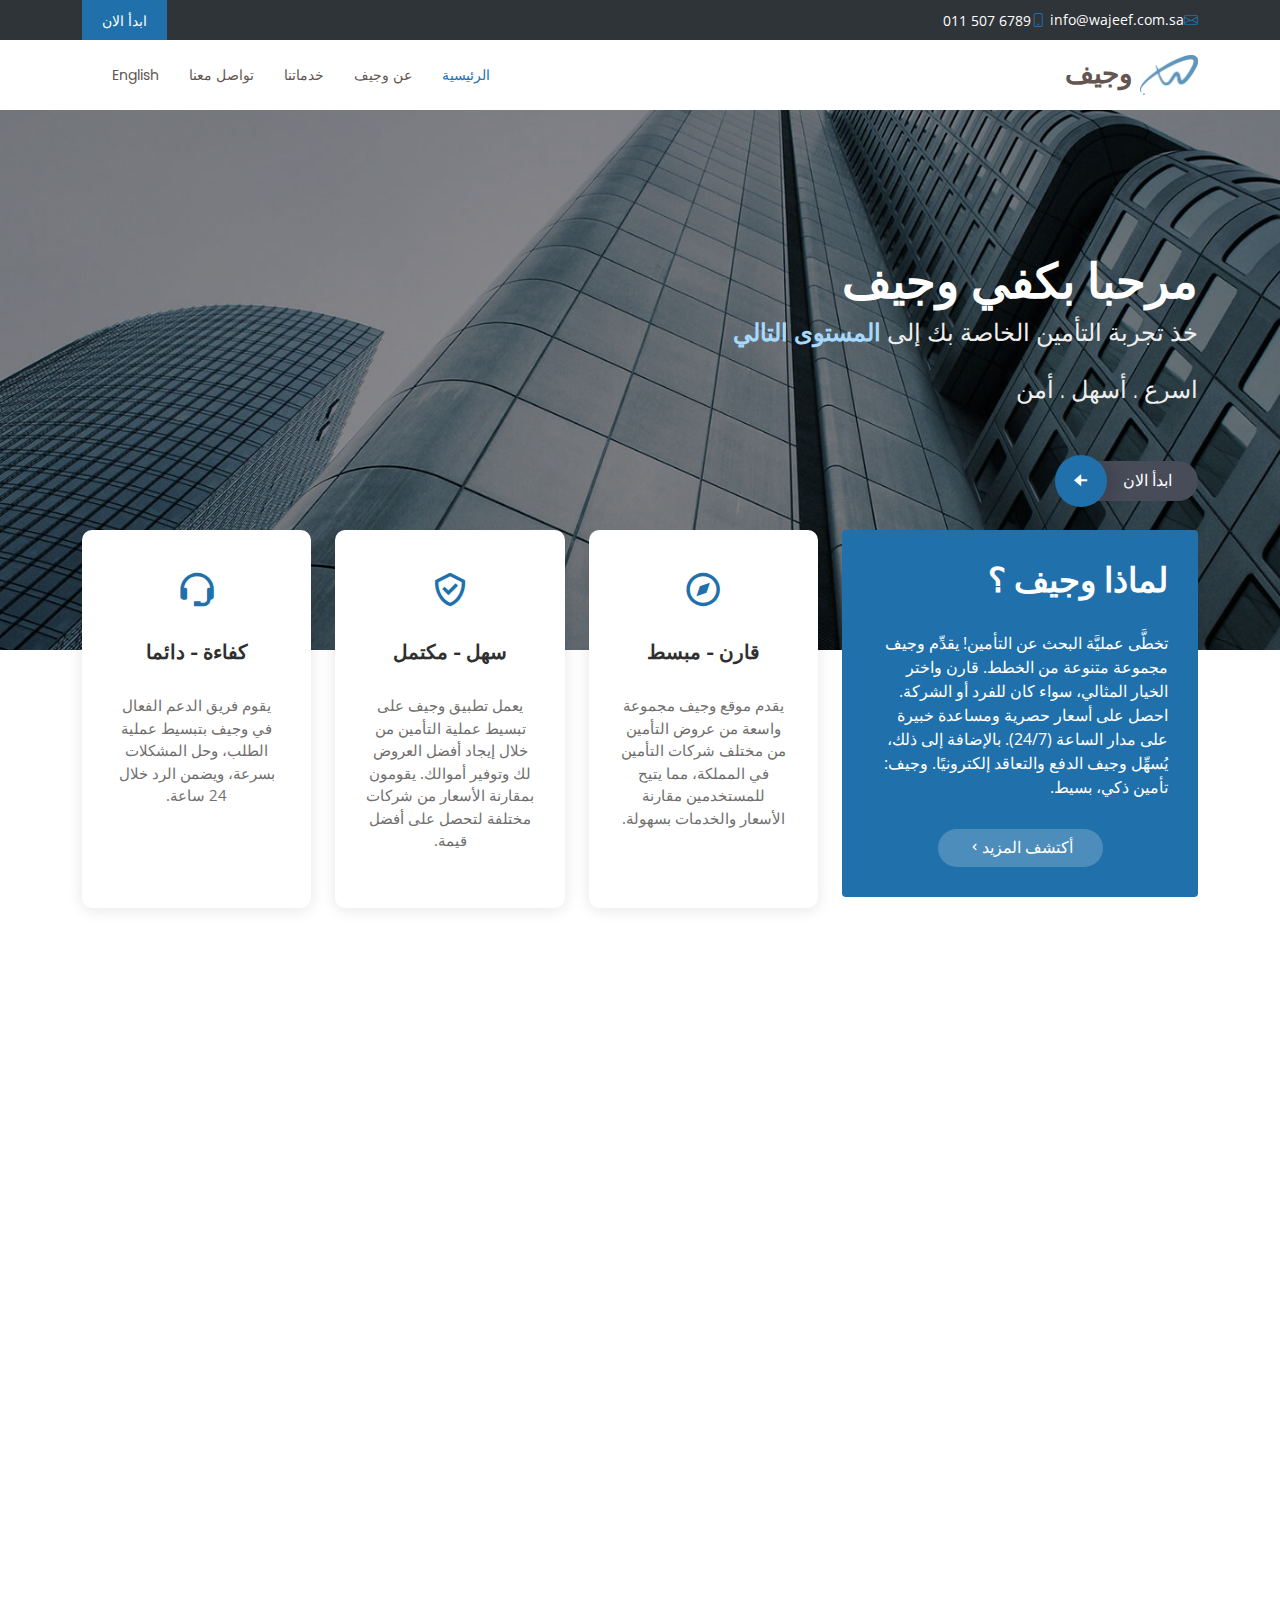
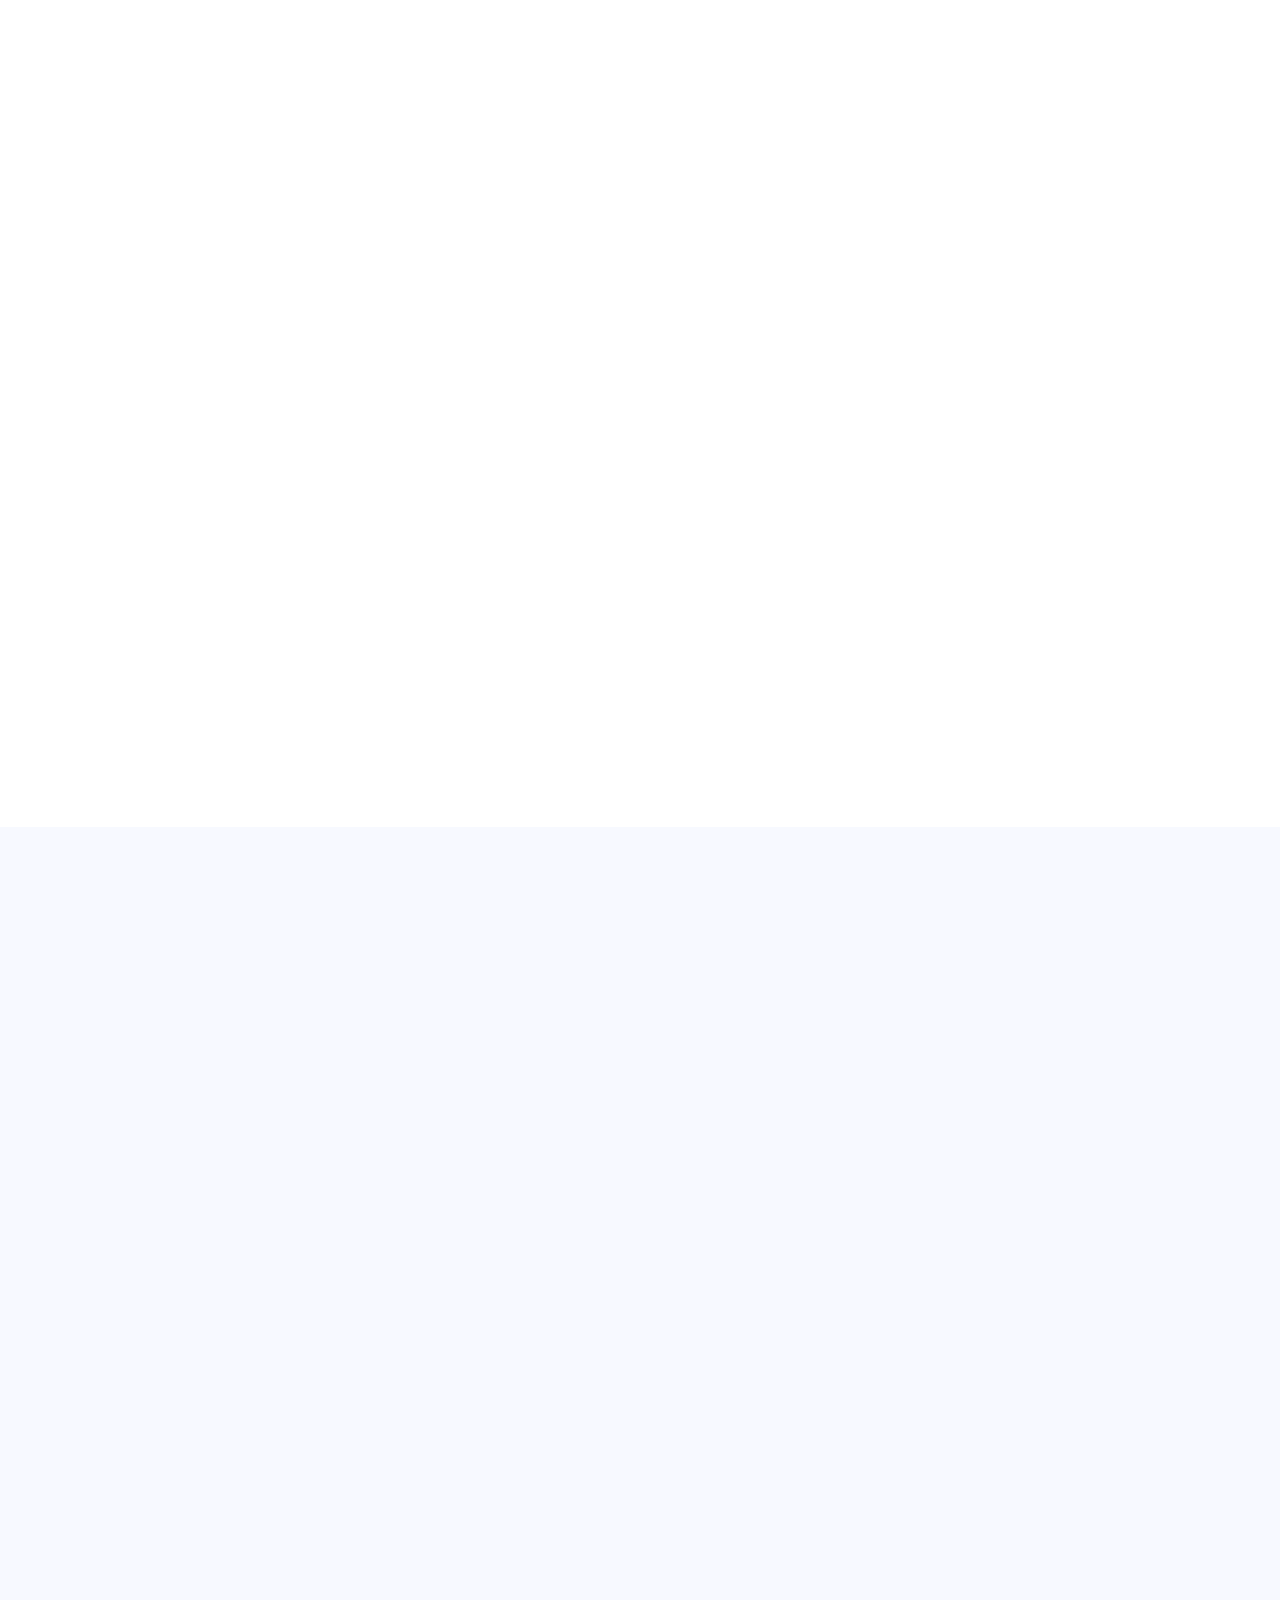
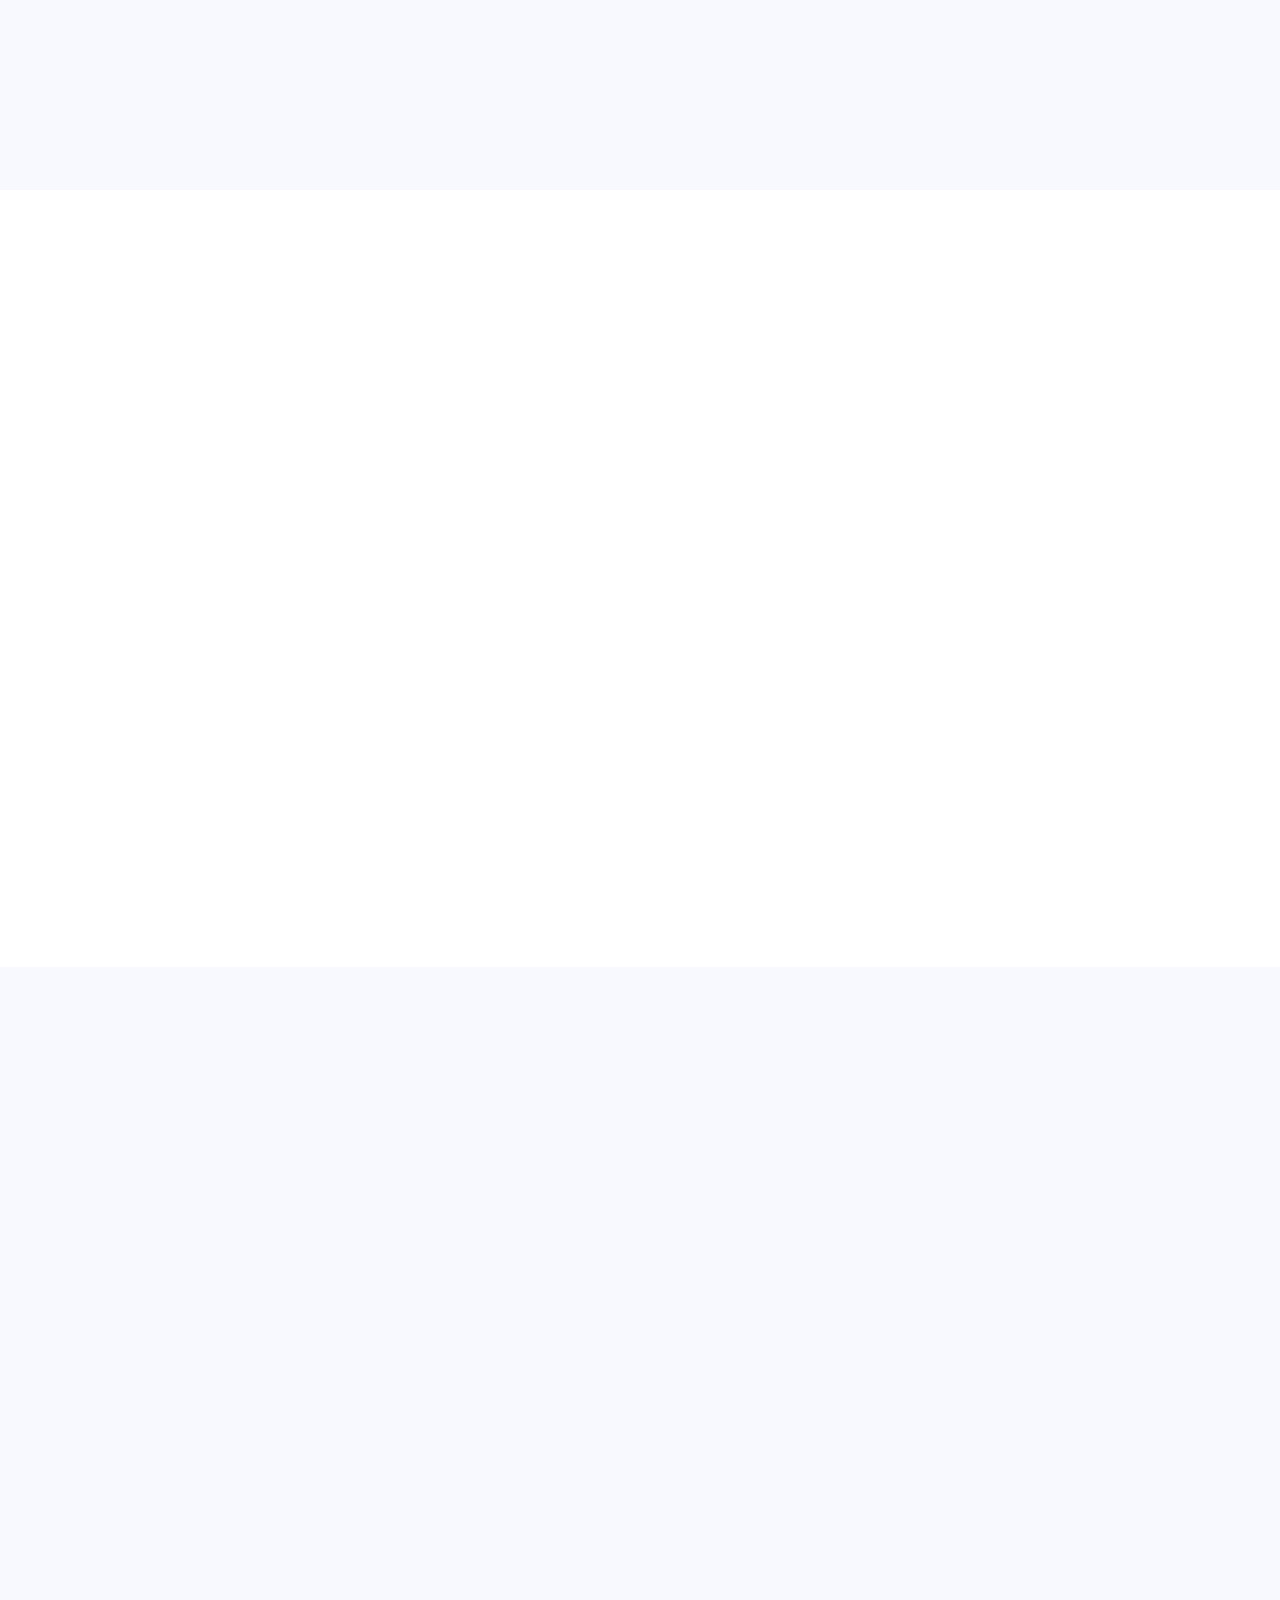
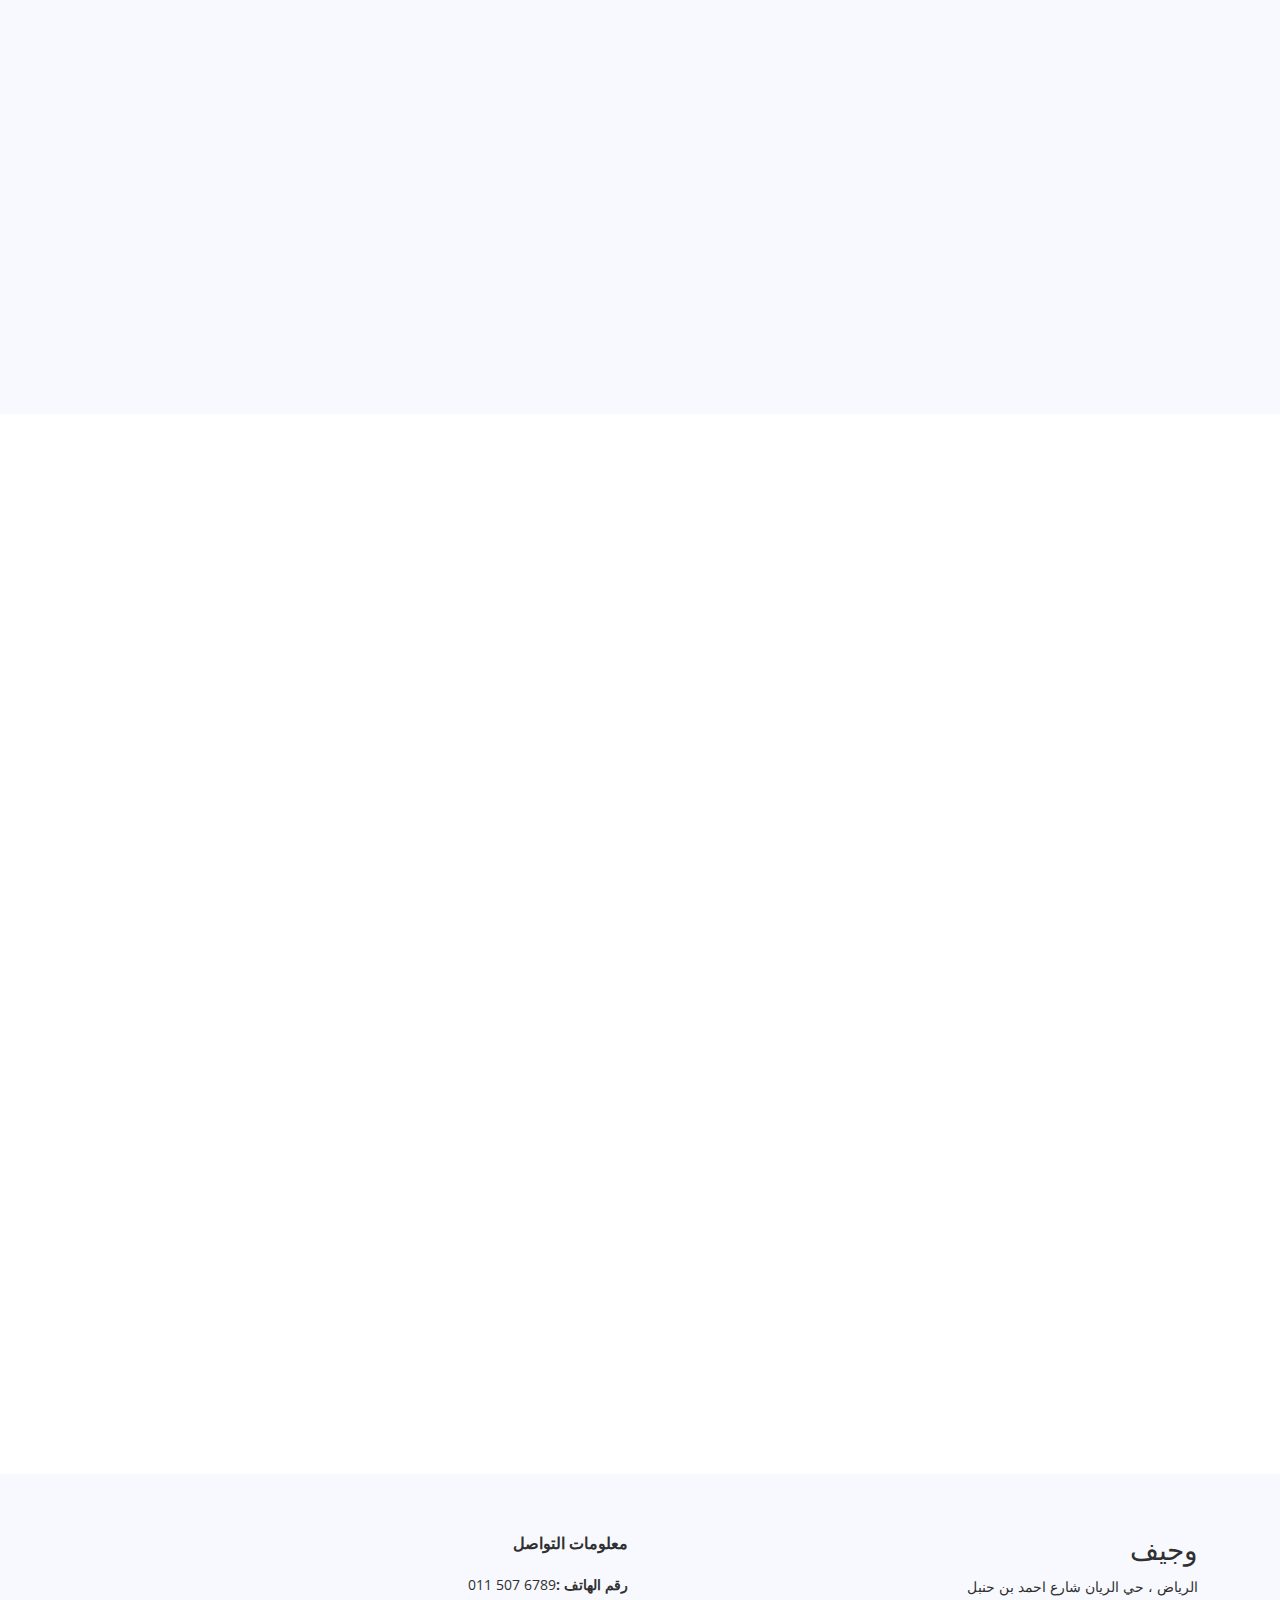
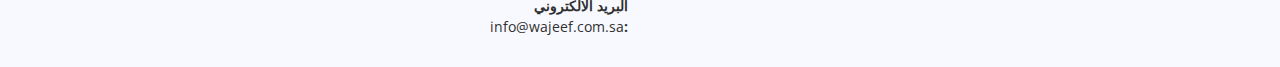
==== commit 300aaba8: "save" ====
--- a/ar/index.html
+++ b/ar/index.html
@@ -3,7 +3,7 @@
   <head>
     <meta charset="utf-8" />
     <meta content="width=device-width, initial-scale=1.0" name="viewport" />
-    <meta name="viewport" content="width=device-width, initial-scale=1">
+    <meta name="viewport" content="width=device-width, initial-scale=1" />
 
     <meta content="" name="description" />
     <meta content="" name="keywords" />
@@ -54,6 +54,8 @@
 
     <!-- Template Main CSS File -->
     <link href="../assets/css/style.css" rel="stylesheet" />
+    <link href="../assets/css/styleLogos.css" rel="stylesheet" />
+    <link href="../assets/css/slideAR.css" rel="stylesheet" />
     <link href="../css/marquee.css" rel="stylesheet" />
     <link href="../css/company.css" rel="stylesheet" />
     <link href="../css/contact.css" rel="stylesheet" />
@@ -210,9 +212,9 @@
           </div>
         </div>
       </section>
-      <section id="marquee">
-        <div class="marquee">
-          <ul class="marquee-content" id="company"></ul>
+      <section id="logos-company" data-aos="fade-in">
+        <div class="logos">
+          <div class="logos-slide" id="company"></div>
         </div>
       </section>
       <section id="values" class="values">
@@ -518,7 +520,8 @@
                   <select
                     id="insurance-type"
                     name="insurance_type"
-                    class="form-select" aria-label="Default select example"
+                    class="form-select"
+                    aria-label="Default select example"
                   ></select>
                 </div>
                 <div class="input-group mb-3">
@@ -550,7 +553,6 @@
                 <div class="input-group mb-3">
                   <label class="input-group-text" for="commercial_record"
                     >السجل التجاري
-
                   </label>
                   <input
                     type="file"
@@ -558,7 +560,6 @@
                     id="commercial_record"
                     name="commercial_record"
                   />
-
                 </div>
                 <div class="input-group mb-3">
                   <label class="input-group-text" for="members_list"
@@ -567,10 +568,9 @@
                   <input
                     type="file"
                     class="form-control"
-                     id="members_list"
-                      name="members_list"
+                    id="members_list"
+                    name="members_list"
                   />
-
                 </div>
 
                 <div class="form-group mt-3">
@@ -636,10 +636,10 @@
     <!-- Template Main JS File -->
     <script src="../assets/js/main.js"></script>
     <script src="../JS/company.js"></script>
-    <script src="../JS/marquee.js"></script>
     <script type="module" src="../JS/form.js"></script>
     <script src="forms/contact.js"></script>
     <script type="module" src="JS/insuranceTypeServices.js"></script>
     <script src="JS/faq.js"></script>
+
   </body>
 </html>
--- a/assets/css/styleLogos.css
+++ b/assets/css/styleLogos.css
@@ -0,0 +1,42 @@
+
+
+.logos {
+  overflow: hidden;
+  white-space: nowrap;
+  position: relative;
+}
+
+.logos:before,
+.logos:after {
+  position: absolute;
+  top: 0;
+  width: 200px;
+  height: 100%;
+  content: "";
+  z-index: 2;
+}
+
+.logos:before {
+  left: 0;
+  background: linear-gradient(to left, rgba(255, 255, 255, 0), white);
+}
+
+.logos:after {
+  right: 0;
+  background: linear-gradient(to right, rgba(255, 255, 255, 0), white);
+}
+
+.logos:hover .logos-slide {
+  animation-play-state: paused;
+}
+
+.logos-slide {
+  display: inline-block;
+  animation: 35s slide infinite linear;
+}
+
+.logos-slide img {
+  height: 50px;
+  margin: 0 0px;
+  object-fit: contain;
+}--- a/assets/css/slideAR.css
+++ b/assets/css/slideAR.css
@@ -0,0 +1,9 @@
+
+@keyframes slide {
+  from {
+    transform: translateX(0);
+  }
+  to {
+    transform: translateX(100%);
+  }
+}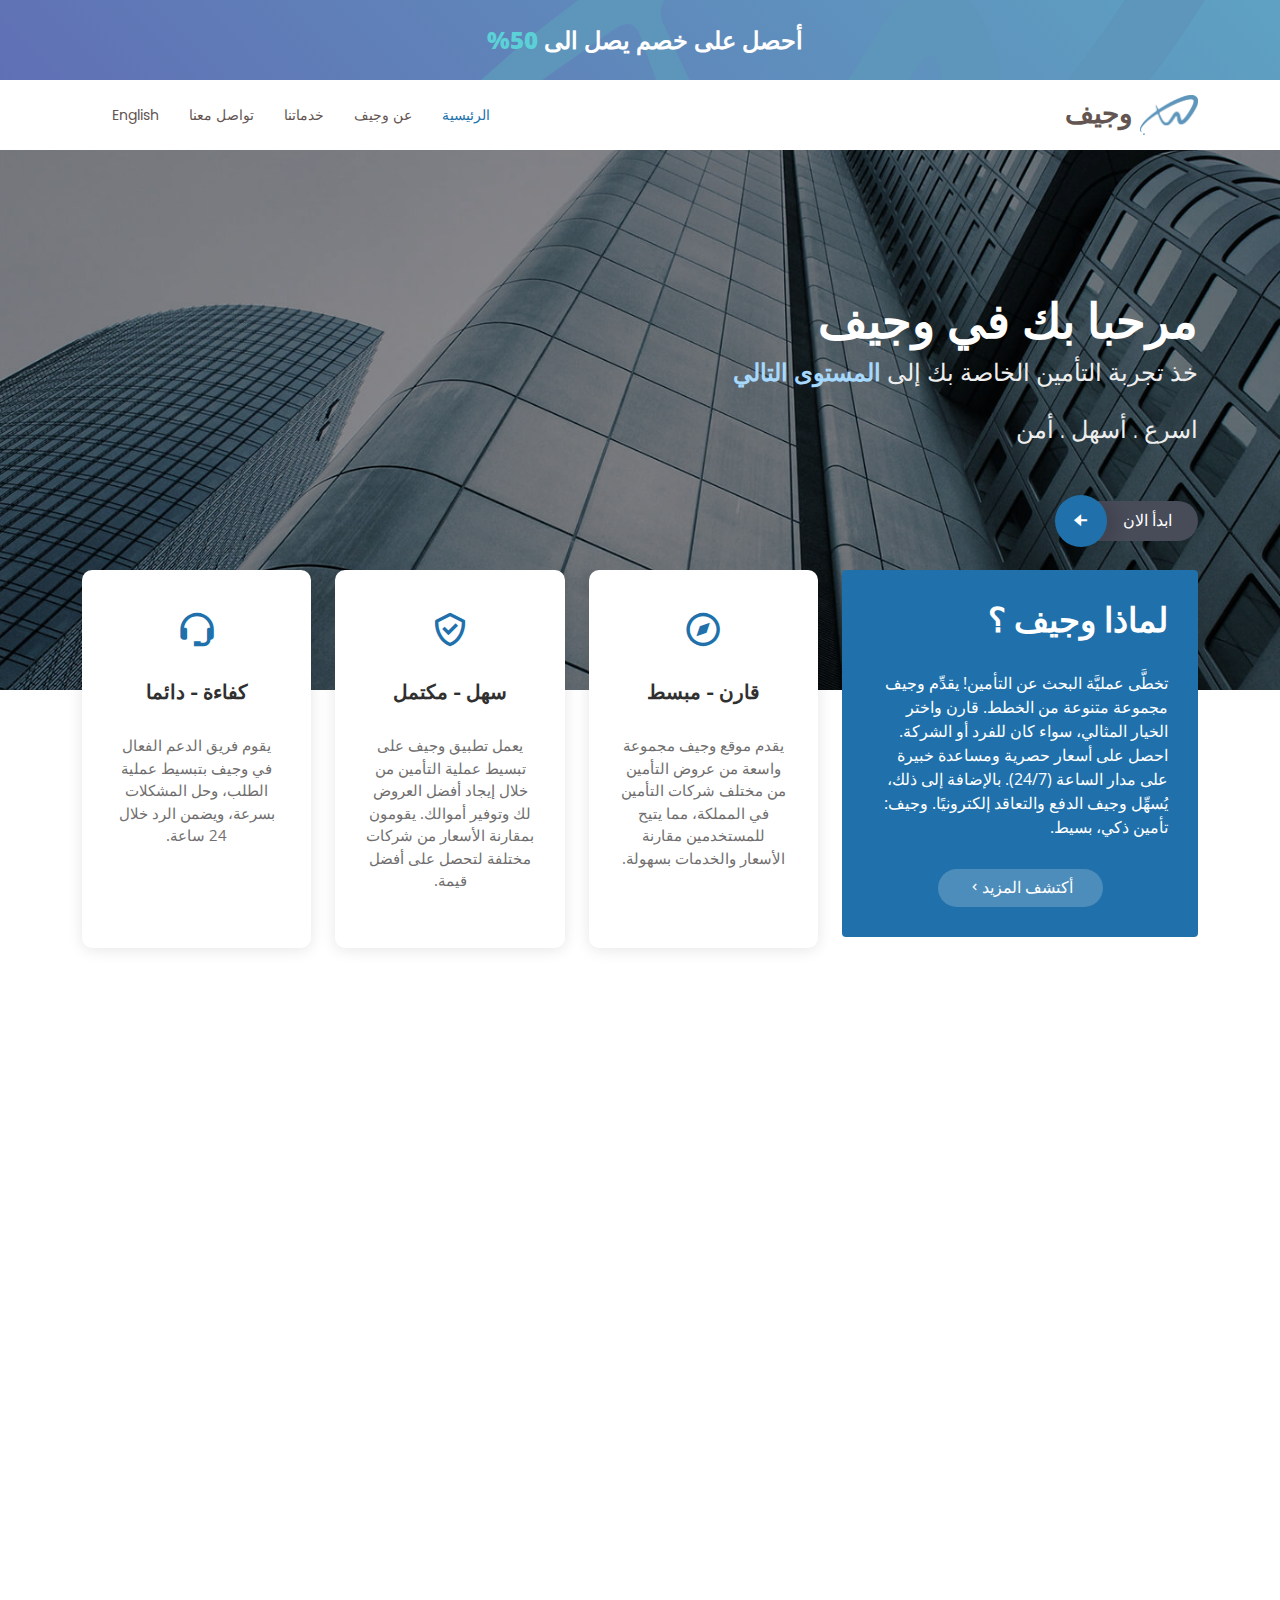
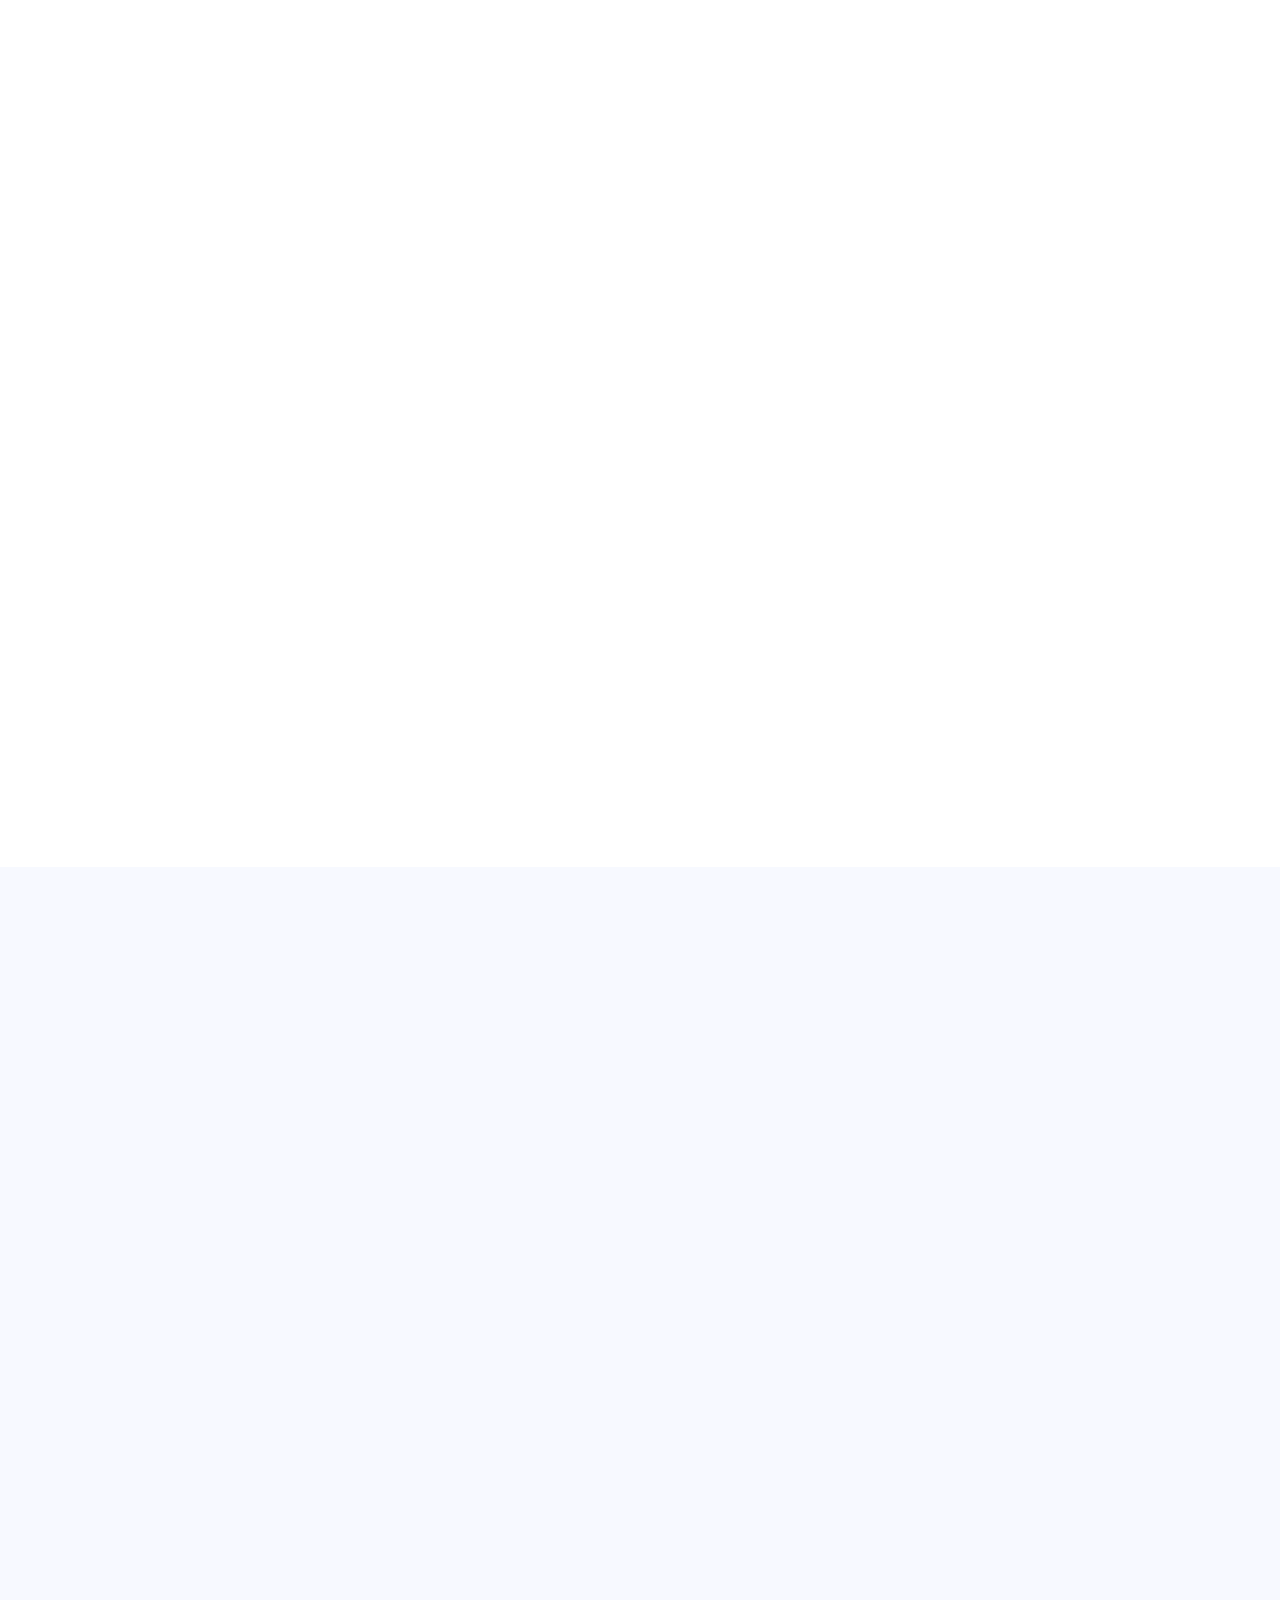
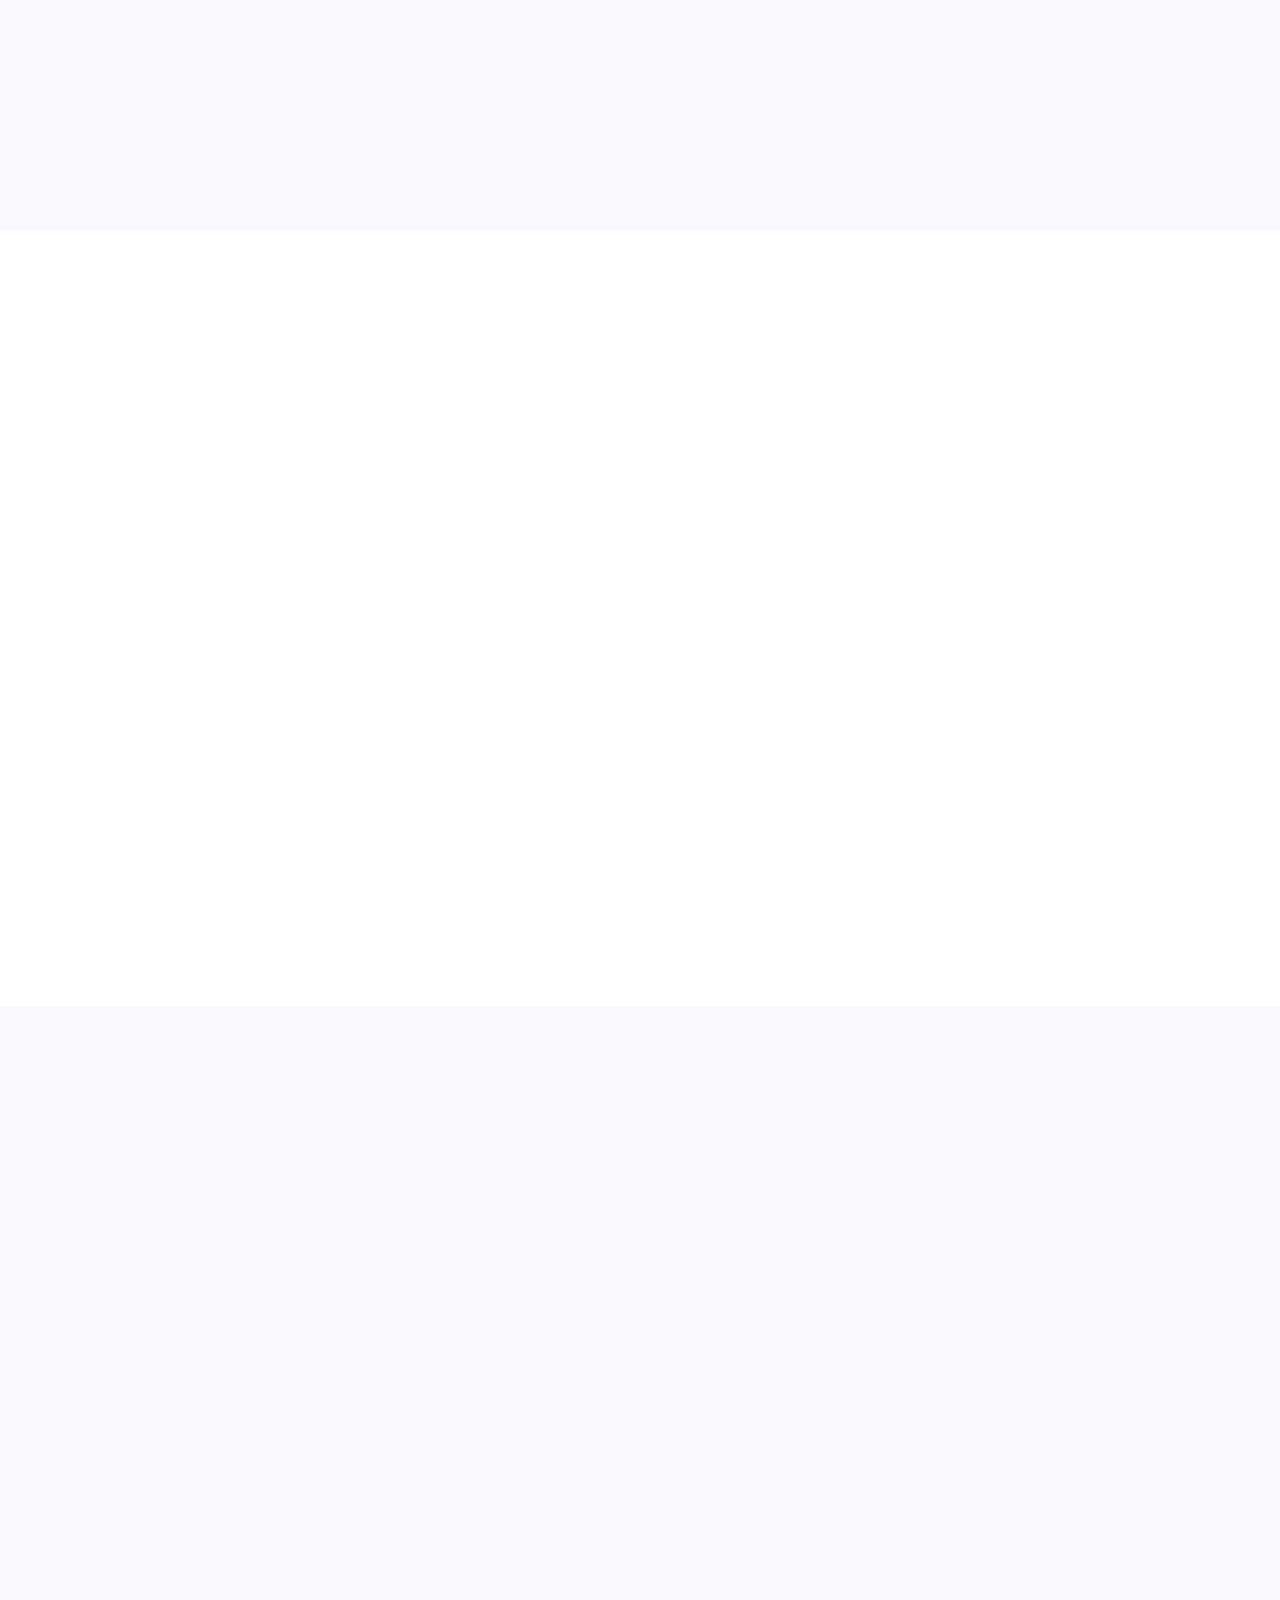
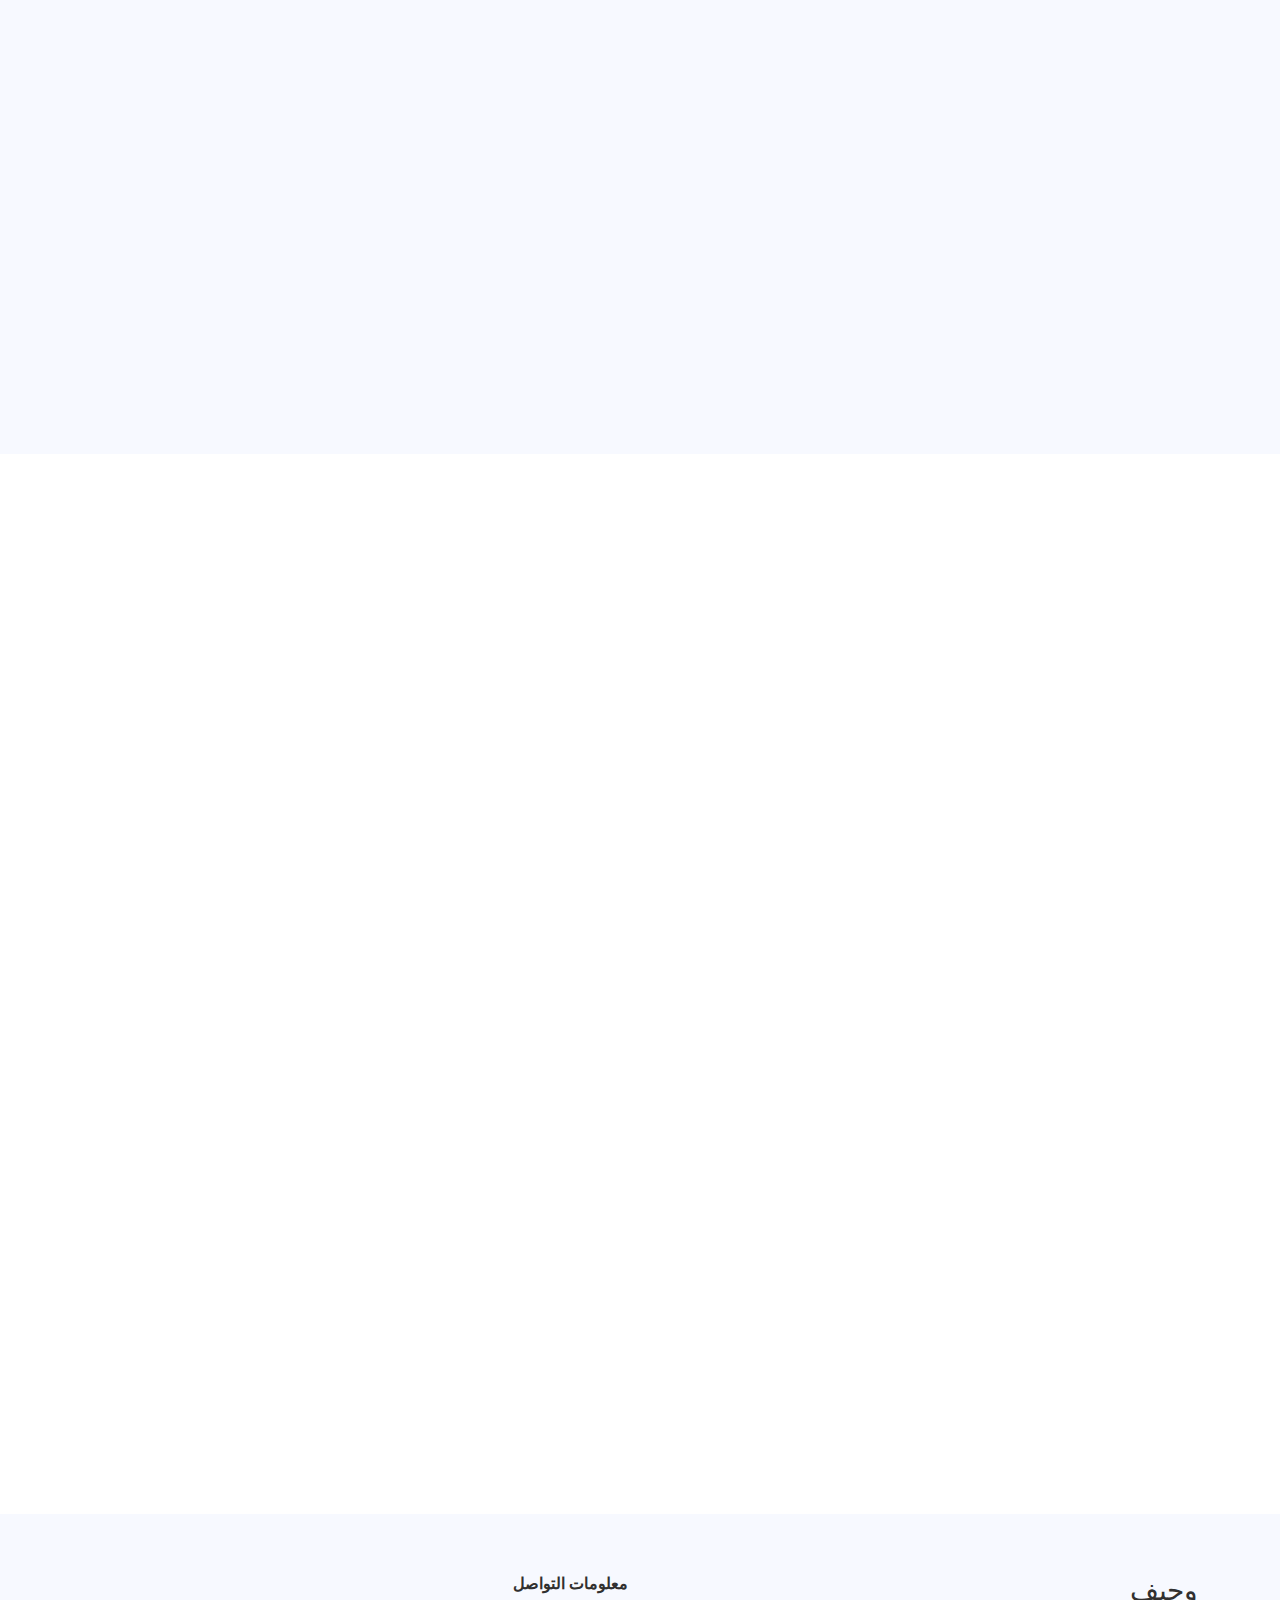
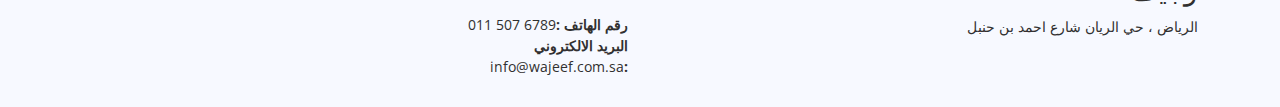
==== commit 493174b9: "save" ====
--- a/ar/index.html
+++ b/ar/index.html
@@ -59,6 +59,7 @@
     <link href="../css/marquee.css" rel="stylesheet" />
     <link href="../css/company.css" rel="stylesheet" />
     <link href="../css/contact.css" rel="stylesheet" />
+    <link href="style.css" rel="stylesheet" />
 
     <!-- =======================================================
   * Dev Name: Asem Elkhouli
@@ -68,22 +69,9 @@
 
   <body>
     <!-- ======= Top Bar ======= -->
-    <section id="topbar" class="d-flex align-items-center">
-      <div
-        class="container d-flex justify-content-center justify-content-md-between"
-      >
-        <div class="contact-info d-flex align-items-center">
-          <i class="bi bi-envelope d-flex align-items-center"
-            ><a href="mailto:info@wajeef.com.sa">info@wajeef.com.sa</a></i
-          >
-          <i class="bi bi-phone d-flex align-items-center ms-4"
-            ><span><bdi>011 507 6789</bdi></span></i
-          >
-        </div>
-
-        <div class="cta d-none d-md-flex align-items-center">
-          <a href="#contact" class="scrollto">ابدأ الان</a>
-        </div>
+    <section id="discount-bunner">
+      <div class="show-logo">
+        <a href="#contact">أحصل على خصم يصل الى <strong>50%</strong></a>
       </div>
     </section>
 
@@ -123,7 +111,7 @@
       class="d-flex flex-column justify-content-center align-items-center"
     >
       <div class="container" data-aos="fade-in">
-        <h1>مرحبا بكفي وجيف</h1>
+        <h1>مرحبا بك في وجيف</h1>
         <h2>
           خذ تجربة التأمين الخاصة بك إلى
           <strong class="blueShow">المستوى التالي</strong> <br /><br />اسرع .
@@ -637,9 +625,8 @@
     <script src="../assets/js/main.js"></script>
     <script src="../JS/company.js"></script>
     <script type="module" src="../JS/form.js"></script>
-    <script src="forms/contact.js"></script>
+    <script src="../forms/contact.js"></script>
     <script type="module" src="JS/insuranceTypeServices.js"></script>
     <script src="JS/faq.js"></script>
-
   </body>
 </html>
--- a/assets/css/style.css
+++ b/assets/css/style.css
@@ -2280,4 +2280,4 @@
   background: #3b90ff;
   color: #fff;
   text-decoration: none;
-}+}
--- a/assets/css/styleLogos.css
+++ b/assets/css/styleLogos.css
@@ -39,4 +39,4 @@
   height: 50px;
   margin: 0 0px;
   object-fit: contain;
-}+}
--- a/css/company.css
+++ b/css/company.css
@@ -100,4 +100,40 @@
 }
 .tawk-flex {
   background-color: white;
-}+}
+
+#discount-bunner {
+  height: 40px;
+  width: 100%;
+  height: 100%;
+}
+#discount-bunner {
+  background: linear-gradient(45deg, #6070b4, #5ea2c2);
+  font-size: 14px;
+  padding: 0;
+  height: 80px;
+}
+.show-logo {
+  width: 100%;
+  height: 100%;
+  align-items: center;
+  display: flex;
+  justify-content: center;
+  background-image: url(../Img/logo.png);
+  background-position: right;
+  background-repeat: no-repeat;
+}
+
+#discount-bunner a {
+  padding-left: 5px;
+  color: #fff;
+  font-size: 24px;
+  font-weight: 800;
+}
+
+#discount-bunner a strong {
+  padding-left: 5px;
+  color: #5bd1d7;
+  font-size: 24px;
+  font-weight: 800;
+}
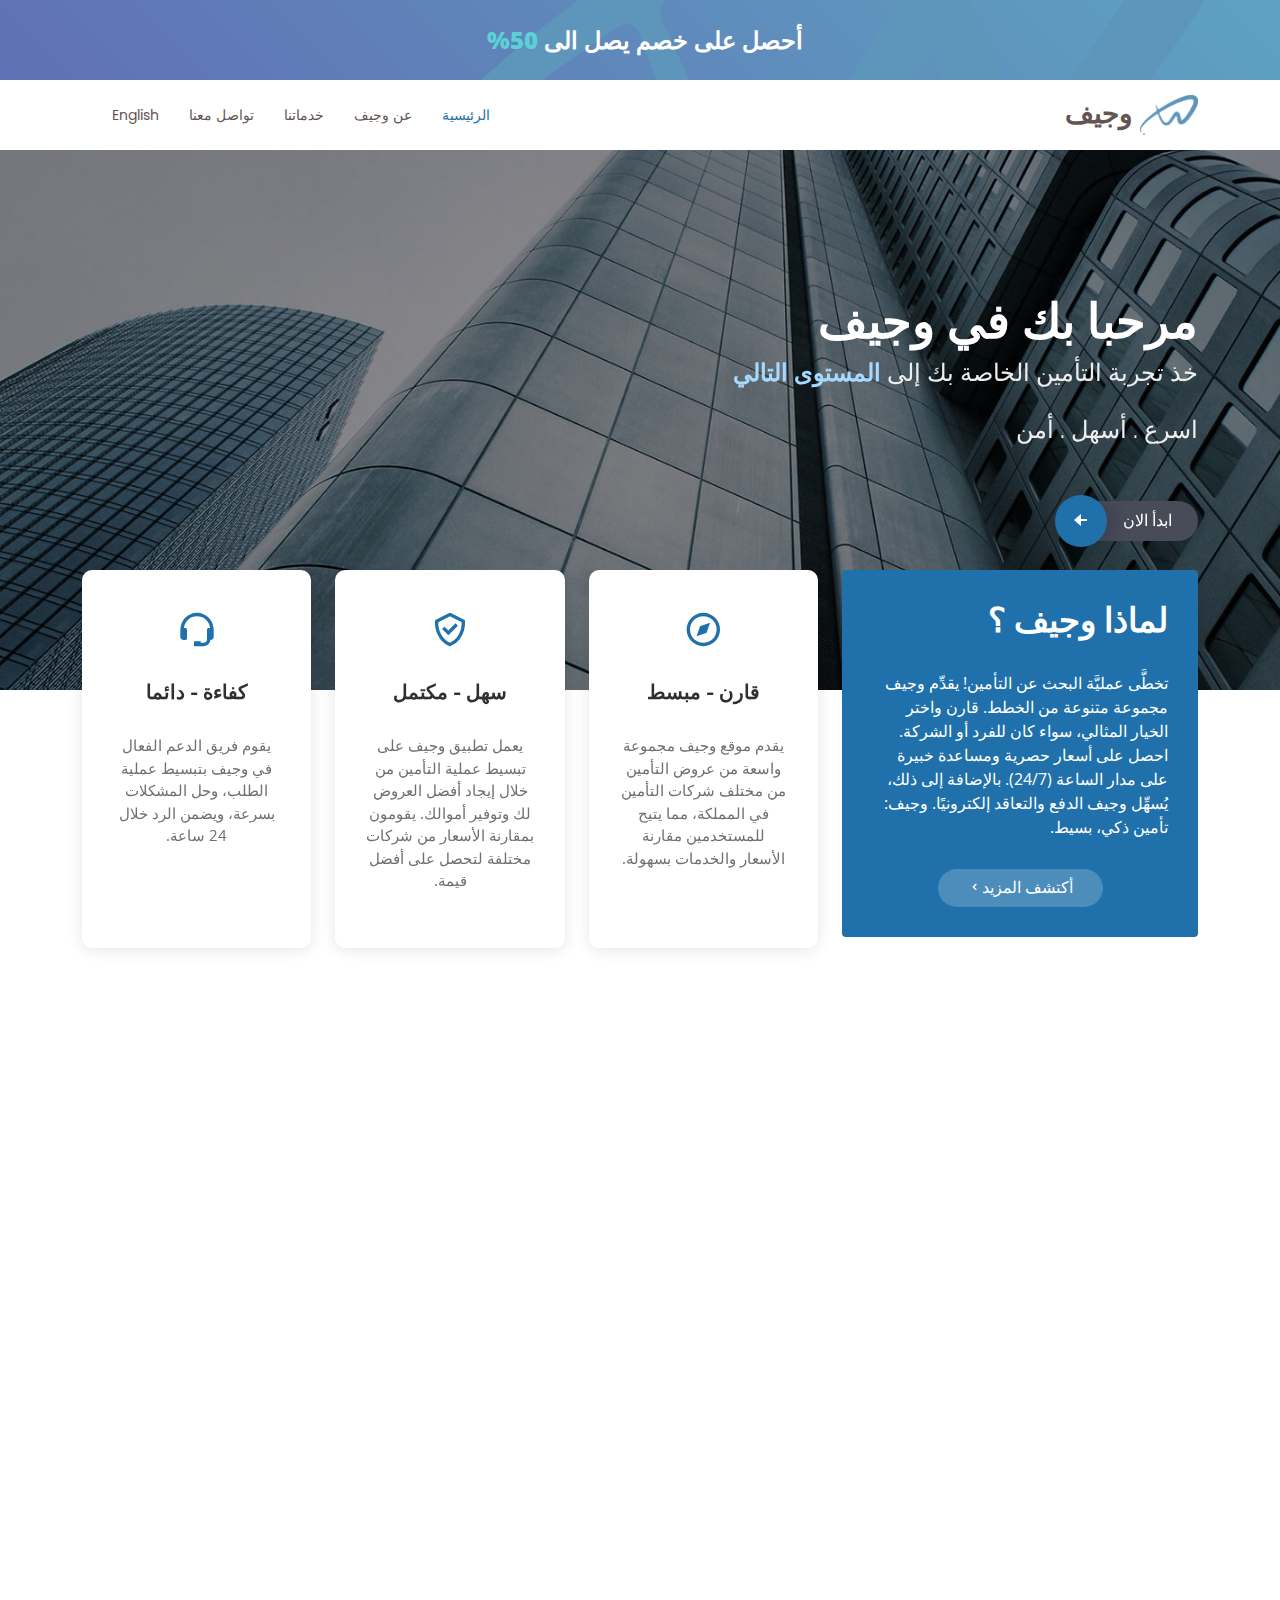
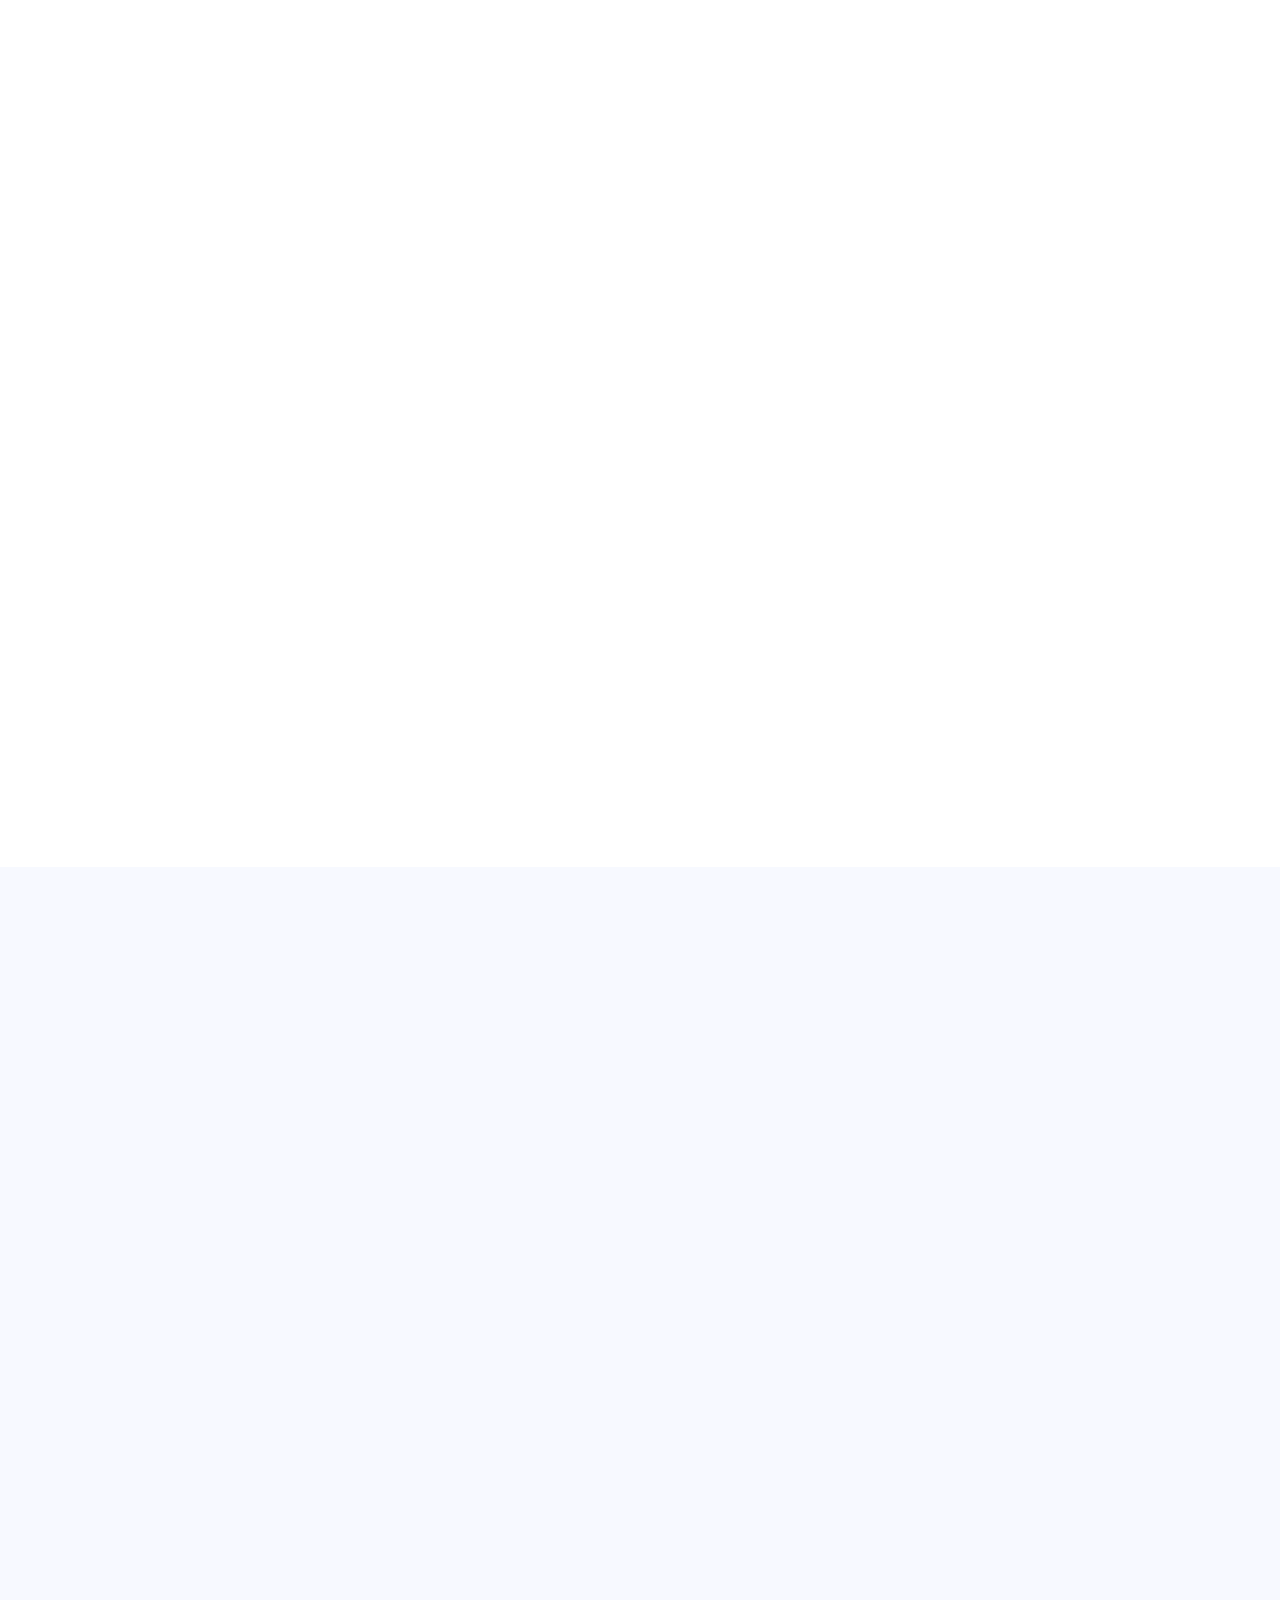
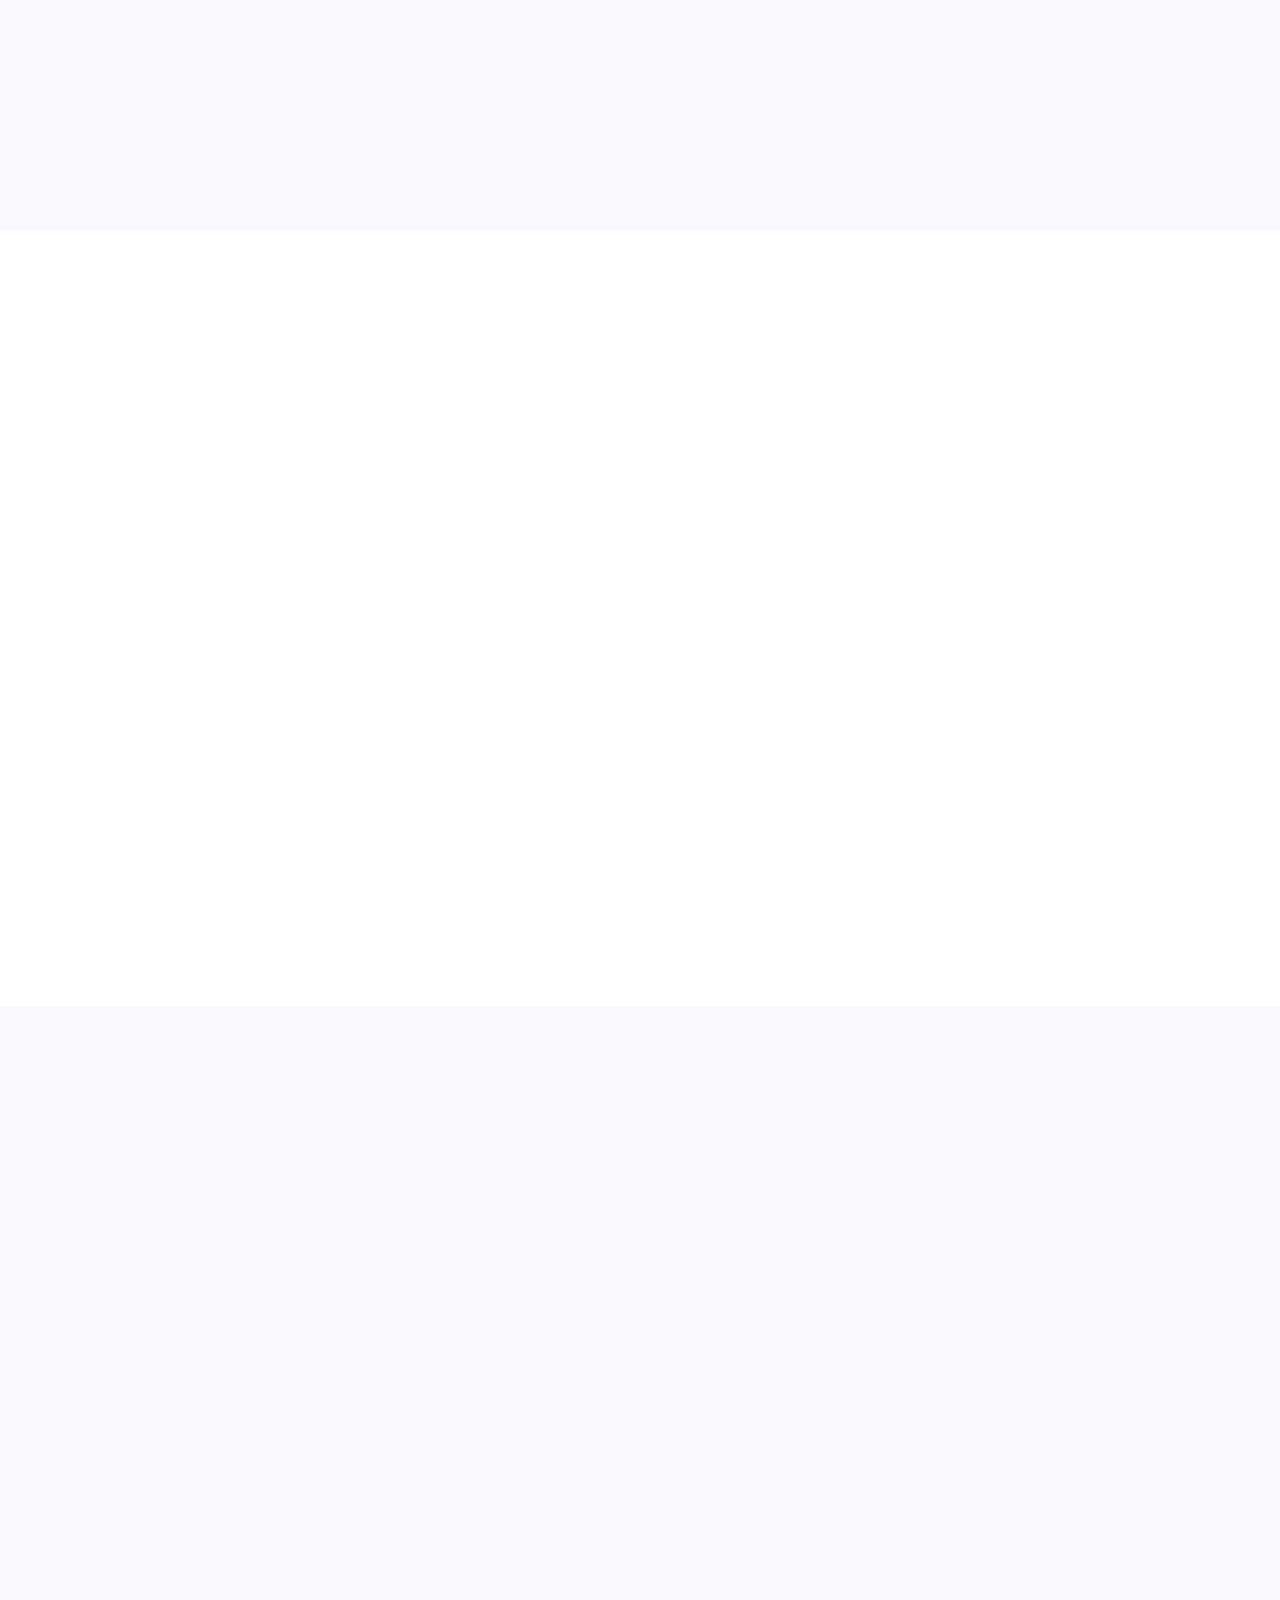
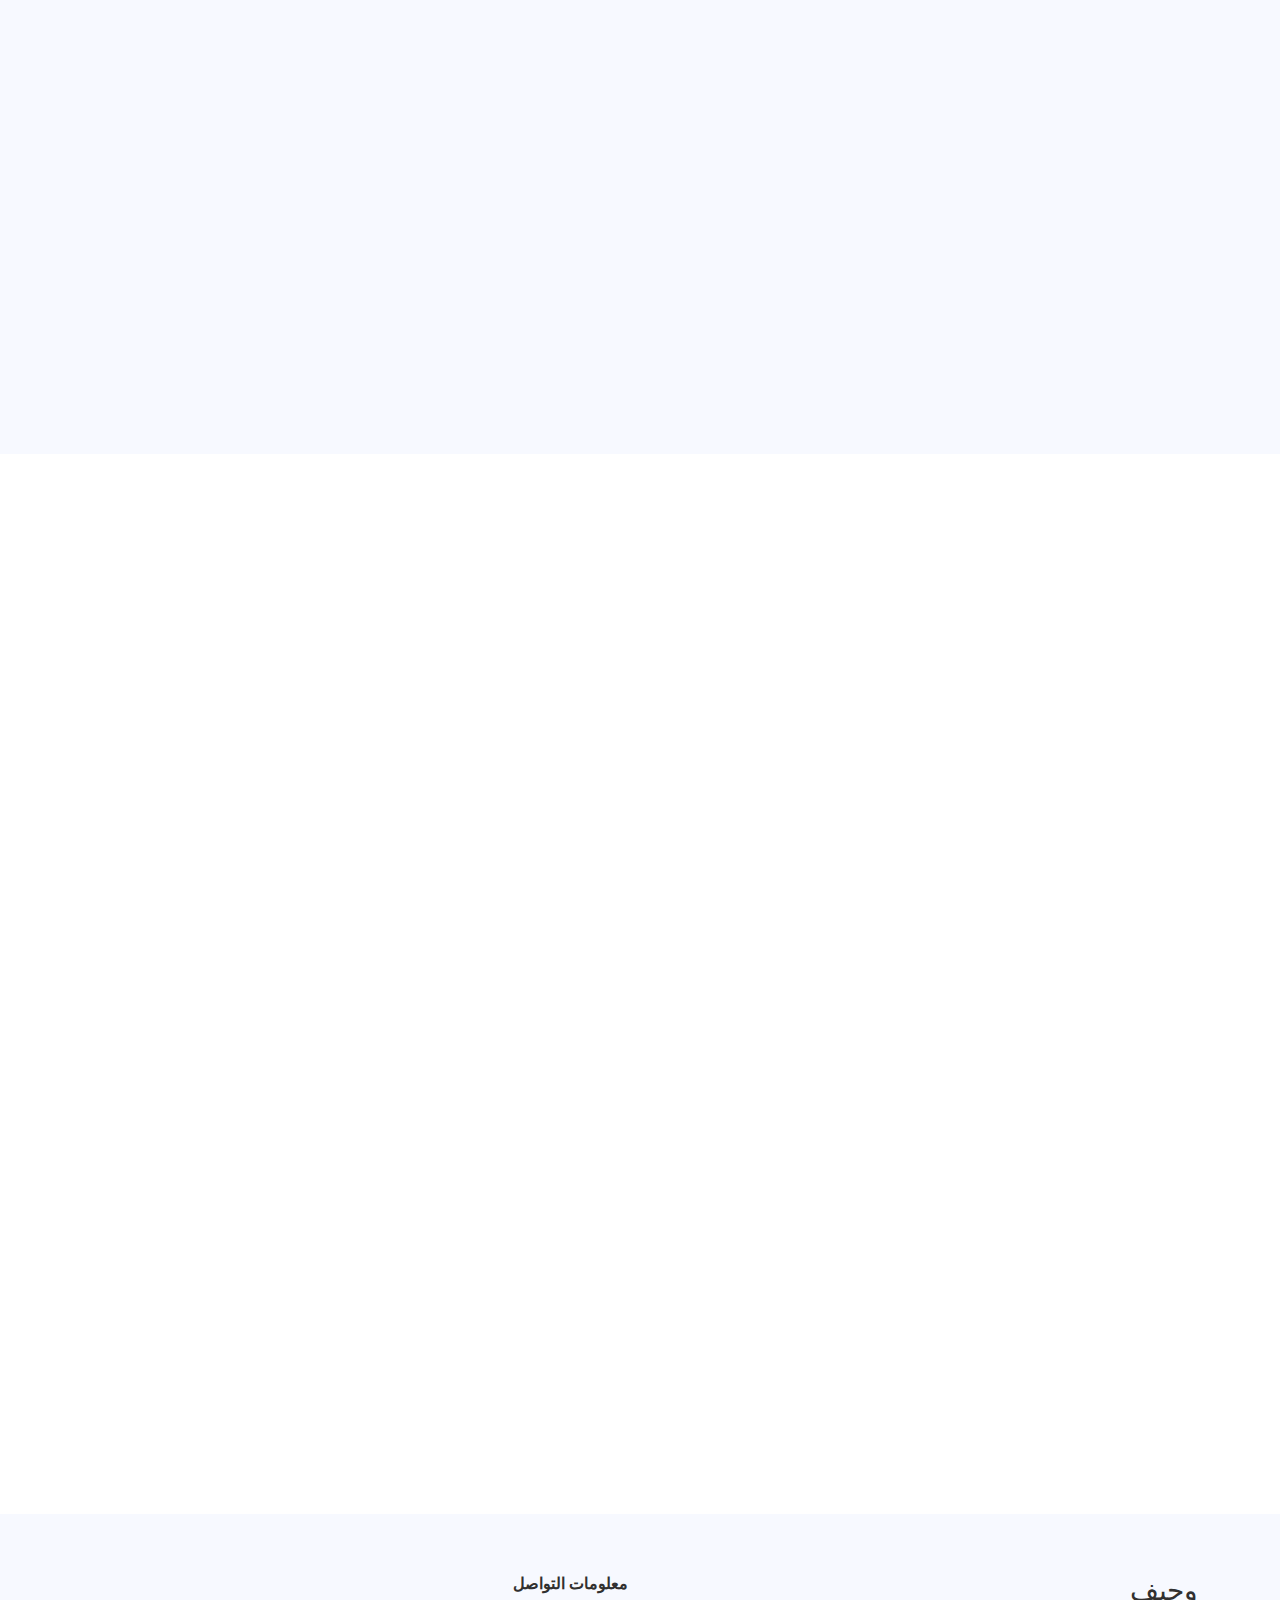
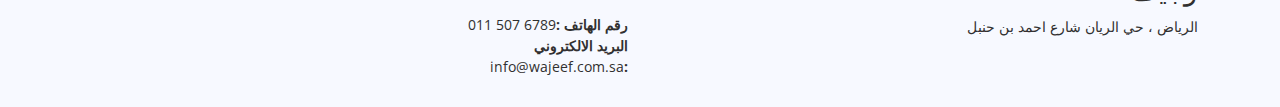
==== commit 48f2b655: "try to fix all" ====
--- a/ar/index.html
+++ b/ar/index.html
@@ -30,7 +30,9 @@
       crossorigin="anonymous"
     />
     <!-- Vendor CSS Files -->
-    <link href="../assets/vendor/aos/aos.css" rel="stylesheet" />
+         <link href="https://unpkg.com/aos@2.3.1/dist/aos.css" rel="stylesheet" />
+
+    <!-- <link href="../assets/vendor/aos/aos.css" rel="stylesheet" /> -->
     <link
       href="../assets/vendor/bootstrap/css/bootstrap.min.css"
       rel="stylesheet"
@@ -43,14 +45,14 @@
       href="../assets/vendor/boxicons/css/boxicons.min.css"
       rel="stylesheet"
     />
-    <link
+    <!-- <link
       href="../assets/vendor/glightbox/css/glightbox.min.css"
       rel="stylesheet"
     />
     <link
       href="../assets/vendor/swiper/swiper-bundle.min.css"
       rel="stylesheet"
-    />
+    /> -->
 
     <!-- Template Main CSS File -->
     <link href="../assets/css/style.css" rel="stylesheet" />
@@ -615,11 +617,11 @@
     <!-- End Footer -->
 
     <!-- Vendor JS Files -->
-    <script src="../assets/vendor/aos/aos.js"></script>
+    <!-- <script src="../assets/vendor/aos/aos.js"></script> -->
     <script src="../assets/vendor/bootstrap/js/bootstrap.bundle.min.js"></script>
-    <script src="../assets/vendor/glightbox/js/glightbox.min.js"></script>
-    <script src="../assets/vendor/isotope-layout/isotope.pkgd.min.js"></script>
-    <script src="../assets/vendor/swiper/swiper-bundle.min.js"></script>
+    <!-- <script src="../assets/vendor/glightbox/js/glightbox.min.js"></script> -->
+    <!-- <script src="../assets/vendor/isotope-layout/isotope.pkgd.min.js"></script> -->
+    <!-- <script src="../assets/vendor/swiper/swiper-bundle.min.js"></script> -->
     <script src="../JS/tawk.js"></script>
     <!-- Template Main JS File -->
     <script src="../assets/js/main.js"></script>
@@ -628,5 +630,8 @@
     <script src="../forms/contact.js"></script>
     <script type="module" src="JS/insuranceTypeServices.js"></script>
     <script src="JS/faq.js"></script>
+
+     <script src="https://unpkg.com/aos@2.3.1/dist/aos.js"></script>
+    <script>AOS.init();</script>
   </body>
 </html>
--- a/css/marquee.css
+++ b/css/marquee.css
@@ -61,4 +61,4 @@
     --marquee-elements-displayed: 3;
   }
   .marquee:before, .marquee:after { width: 5rem; }
-}+}
--- a/css/company.css
+++ b/css/company.css
@@ -137,3 +137,16 @@
   font-size: 24px;
   font-weight: 800;
 }
+
+.sticky {
+  position: -webkit-sticky;
+  position: sticky;
+  bottom: 0;
+  height: 30px;
+  width: 100vw;
+  background: yellow;
+}
+
+.lazy-background {
+  background-color: #e9e9e9; /* Gray color placeholder */
+}